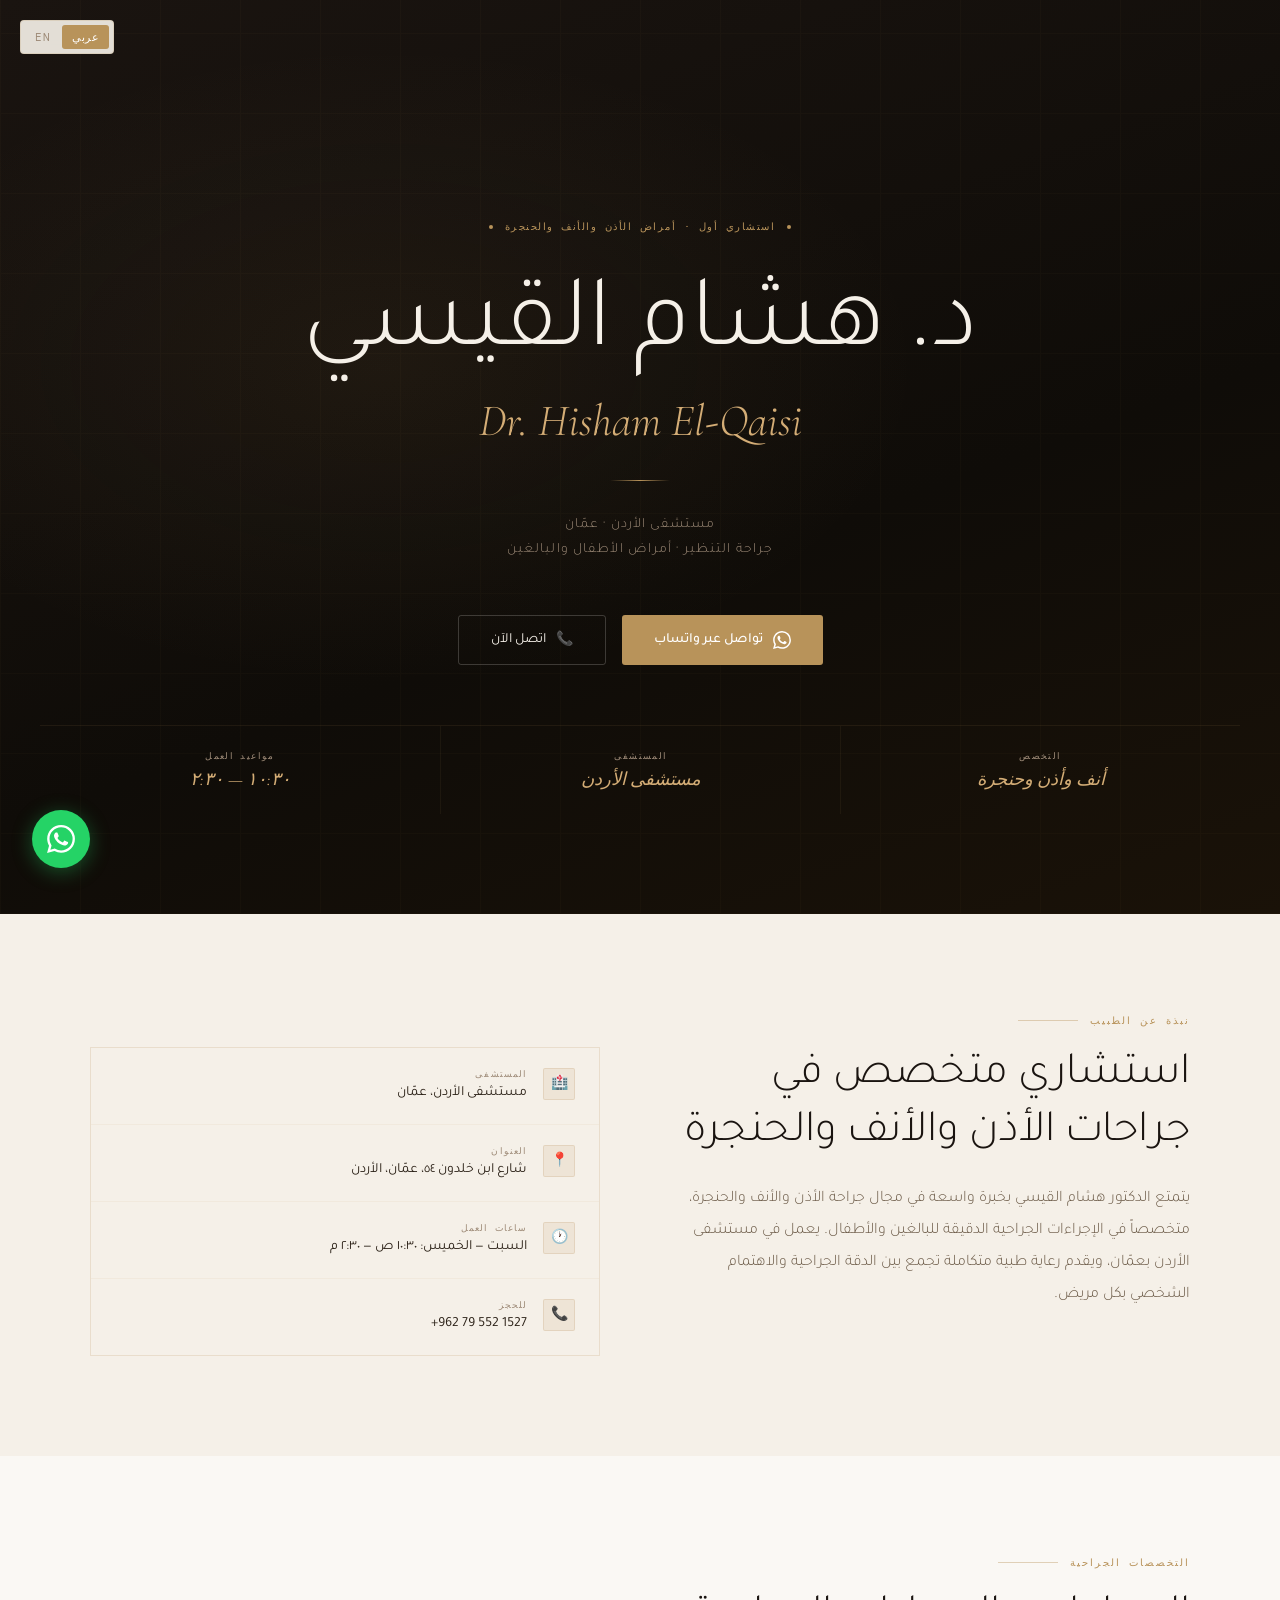
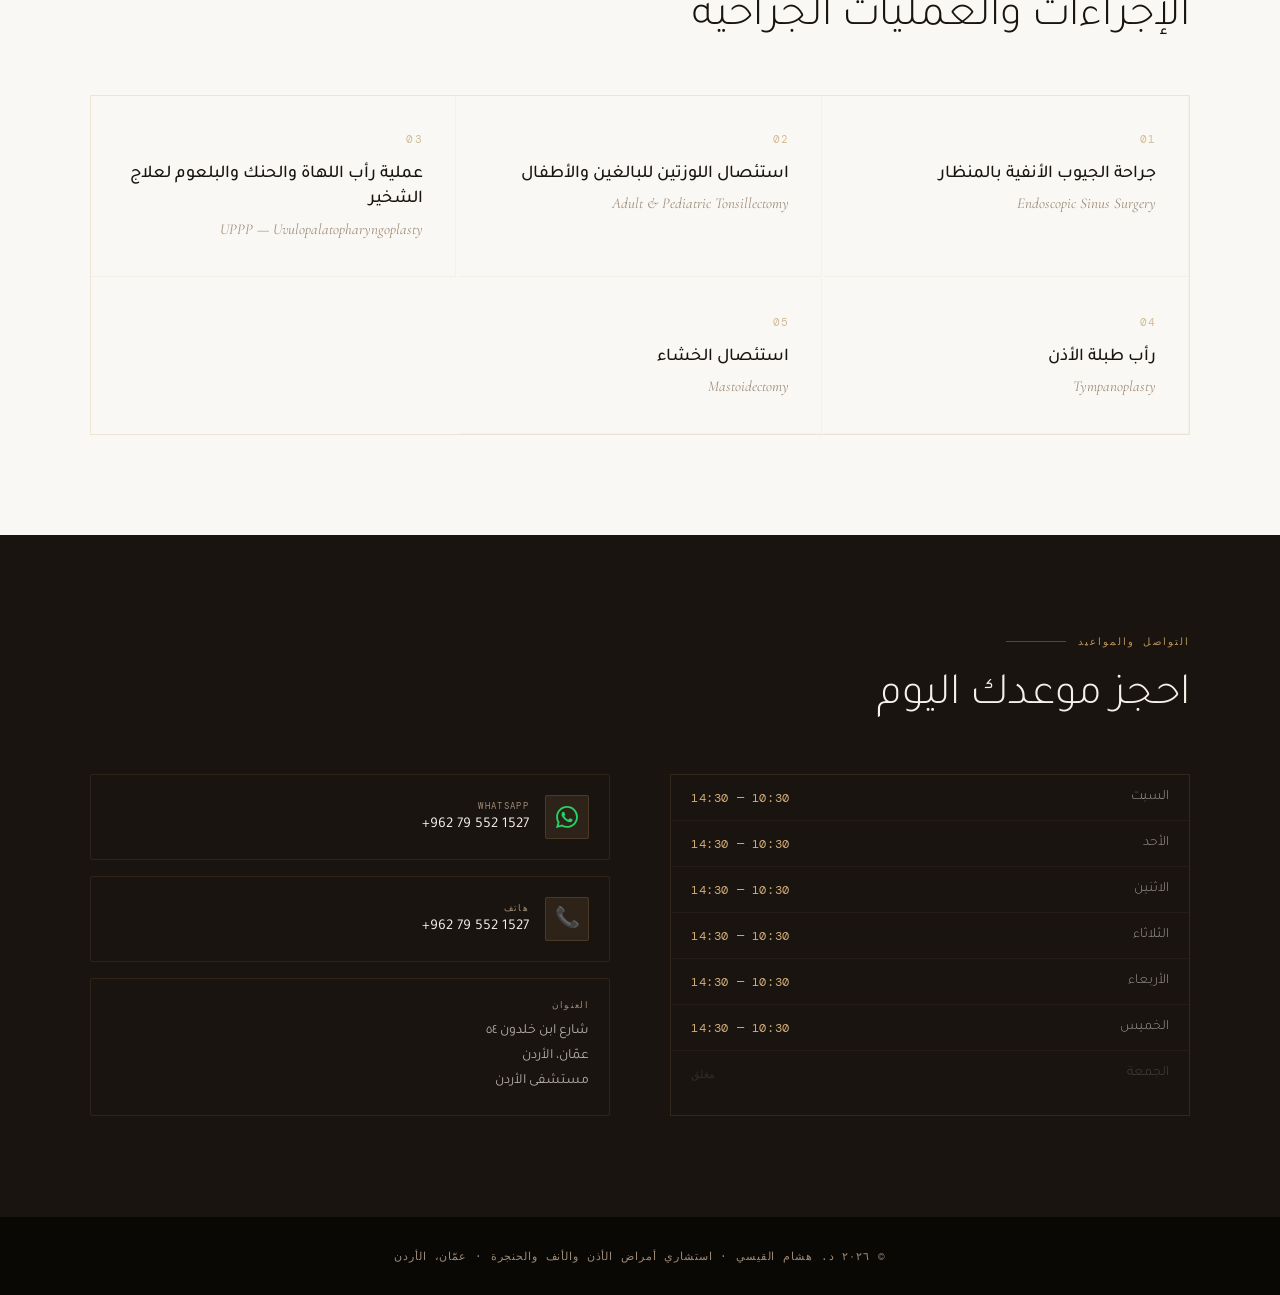
==== index.html @ 2c662195 "feat: production bilingual clinic site — Dr. Hisham El-Qaisi" ====
<!DOCTYPE html>
<html lang="ar" dir="rtl">
<head>
<meta charset="UTF-8">
<meta name="viewport" content="width=device-width, initial-scale=1.0">
<meta name="description" content="د. هشام القيسي — استشاري أول في أمراض الأذن والأنف والحنجرة، مستشفى الأردن، عمّان.">
<meta name="description" lang="en" content="Dr. Hisham El-Qaisi — Senior ENT Consultant, Jordan Hospital, Amman.">
<title>د. هشام القيسي | Dr. Hisham El-Qaisi — ENT Consultant</title>
<script type="application/ld+json">
{
  "@context": "https://schema.org",
  "@type": "Physician",
  "name": "Dr. Hisham El-Qaisi",
  "alternateName": "د. هشام القيسي",
  "description": "Senior ENT Consultant specializing in endoscopic sinus surgery, tonsillectomy, UPPP, tympanoplasty, and mastoidectomy.",
  "medicalSpecialty": "Otolaryngology",
  "telephone": "+962795521527",
  "address": {
    "@type": "PostalAddress",
    "streetAddress": "54 Ibn Khaldoun Street",
    "addressLocality": "Amman",
    "addressCountry": "JO"
  },
  "openingHoursSpecification": [{
    "@type": "OpeningHoursSpecification",
    "dayOfWeek": ["Saturday","Sunday","Monday","Tuesday","Wednesday","Thursday"],
    "opens": "10:30",
    "closes": "14:30"
  }],
  "availableService": [
    {"@type": "MedicalProcedure", "name": "Endoscopic Sinus Surgery"},
    {"@type": "MedicalProcedure", "name": "Adult and Pediatric Tonsillectomy"},
    {"@type": "MedicalProcedure", "name": "UPPP (Uvulopalatopharyngoplasty)"},
    {"@type": "MedicalProcedure", "name": "Tympanoplasty"},
    {"@type": "MedicalProcedure", "name": "Mastoidectomy"}
  ],
  "worksFor": {
    "@type": "Hospital",
    "name": "Jordan Hospital",
    "address": {"@type": "PostalAddress", "addressLocality": "Amman", "addressCountry": "JO"}
  }
}
</script>
<link rel="preconnect" href="https://fonts.googleapis.com">
<link href="https://fonts.googleapis.com/css2?family=Cormorant+Garamond:ital,wght@0,300;0,400;0,600;1,300;1,400&family=Tajawal:wght@300;400;500&family=DM+Mono:wght@300;400&display=swap" rel="stylesheet">
<style>
*,*::before,*::after{box-sizing:border-box;margin:0;padding:0}
:root{
  --ivory:#f5f0e8;--warm:#faf8f4;--deep:#1a1410;
  --gold:#b8935a;--gold-l:#d4ad76;--gold-dim:rgba(184,147,90,0.12);
  --border:rgba(184,147,90,0.2);--border-l:rgba(184,147,90,0.08);
  --text:#2c2218;--text2:#6b5a47;--text3:#9e8b78;
  --serif:'Cormorant Garamond',Georgia,serif;
  --arabic:'Tajawal',sans-serif;
  --mono:'DM Mono',monospace;
}
html{scroll-behavior:smooth}
body{background:var(--warm);color:var(--text);font-family:var(--arabic);-webkit-font-smoothing:antialiased;overflow-x:hidden}
.lang-toggle{position:fixed;top:20px;left:20px;z-index:100;display:flex;gap:2px;background:rgba(245,240,232,0.92);backdrop-filter:blur(8px);border:1px solid var(--border);border-radius:4px;padding:4px}
.lt-btn{font-family:var(--mono);font-size:11px;padding:5px 10px;border:none;background:transparent;color:var(--text3);cursor:pointer;border-radius:3px;transition:all .15s;letter-spacing:.05em}
.lt-btn.active{background:var(--gold);color:#fff}
.hero{min-height:100vh;display:grid;grid-template-rows:1fr auto;position:relative;overflow:hidden;background:var(--deep)}
.hero-bg{position:absolute;inset:0;background:radial-gradient(ellipse 60% 50% at 30% 40%,rgba(184,147,90,0.07) 0%,transparent 70%),linear-gradient(160deg,#1a1410 0%,#0f0c08 60%,#1a1208 100%)}
.hero-lines{position:absolute;inset:0;opacity:.03;background-image:repeating-linear-gradient(90deg,var(--gold) 0,var(--gold) 1px,transparent 1px,transparent 80px),repeating-linear-gradient(0deg,var(--gold) 0,var(--gold) 1px,transparent 1px,transparent 80px)}
.hero-content{display:flex;flex-direction:column;align-items:center;justify-content:center;text-align:center;padding:120px 40px 60px;position:relative;z-index:2}
.cred-bar{display:inline-flex;align-items:center;gap:12px;font-family:var(--mono);font-size:10px;letter-spacing:.15em;text-transform:uppercase;color:var(--gold);margin-bottom:40px;animation:fadeUp .8s ease .2s both}
.cb-dot{width:4px;height:4px;border-radius:50%;background:var(--gold)}
.h-name-ar{font-family:var(--arabic);font-size:clamp(3rem,8vw,6.5rem);font-weight:300;color:#f5f0e8;line-height:1.1;animation:fadeUp .9s ease .4s both;margin-bottom:8px}
.h-name-en{font-family:var(--serif);font-size:clamp(1.4rem,3.5vw,2.8rem);font-weight:300;font-style:italic;color:var(--gold-l);animation:fadeUp .9s ease .55s both;margin-bottom:32px}
.h-div{width:60px;height:1px;background:linear-gradient(90deg,transparent,var(--gold),transparent);margin:0 auto 32px;animation:fadeUp .8s ease .7s both}
.h-spec{font-size:14px;font-weight:300;color:var(--text3);letter-spacing:.08em;animation:fadeUp .8s ease .85s both;line-height:1.8;max-width:400px}
.h-cta{display:flex;gap:16px;margin-top:52px;flex-wrap:wrap;justify-content:center;animation:fadeUp .8s ease 1s both}
.btn-p{display:inline-flex;align-items:center;gap:10px;background:var(--gold);color:#fff;text-decoration:none;padding:14px 32px;border-radius:3px;font-size:14px;font-weight:500;transition:all .2s}
.btn-p:hover{transform:translateY(-2px);box-shadow:0 8px 24px rgba(184,147,90,0.35)}
.btn-s{display:inline-flex;align-items:center;gap:10px;background:transparent;color:#f5f0e8;text-decoration:none;padding:14px 32px;border-radius:3px;border:1px solid rgba(245,240,232,0.2);font-size:14px;transition:all .2s}
.btn-s:hover{border-color:var(--gold);color:var(--gold);transform:translateY(-2px)}
.h-bottom{position:relative;z-index:2;display:grid;grid-template-columns:repeat(3,1fr);border-top:1px solid rgba(184,147,90,0.1);animation:fadeUp .8s ease 1.2s both}
.hb-item{padding:24px 32px;border-left:1px solid rgba(184,147,90,0.08);text-align:center}
.hb-item:last-child{border-left:none}
.hb-lbl{font-family:var(--mono);font-size:9px;letter-spacing:.15em;text-transform:uppercase;color:var(--text3);margin-bottom:6px}
.hb-val{font-family:var(--serif);font-size:18px;color:var(--gold-l);font-style:italic}
section{padding:100px 40px}
.si{max-width:1100px;margin:0 auto}
.slbl{font-family:var(--mono);font-size:10px;letter-spacing:.2em;text-transform:uppercase;color:var(--gold);margin-bottom:20px;display:flex;align-items:center;gap:12px}
.slbl::after{content:'';flex:1;max-width:60px;height:1px;background:var(--gold);opacity:.4}
.stit{font-family:var(--serif);font-size:clamp(2rem,4vw,3.2rem);font-weight:300;color:var(--deep);line-height:1.2;margin-bottom:20px}
.stit-ar{font-family:var(--arabic);font-size:clamp(1.8rem,4vw,2.8rem);font-weight:300;color:var(--deep);line-height:1.3;margin-bottom:20px}
.about{background:var(--ivory)}
.ag{display:grid;grid-template-columns:1fr 1fr;gap:80px;align-items:start}
.a-txt{font-size:16px;line-height:2;color:var(--text2);font-weight:300}
.a-creds{display:flex;flex-direction:column;border:1px solid var(--border)}
.ci{padding:20px 24px;border-bottom:1px solid var(--border-l);display:flex;align-items:flex-start;gap:16px}
.ci:last-child{border-bottom:none}
.ci-ico{width:32px;height:32px;background:var(--gold-dim);border:1px solid var(--border);border-radius:2px;display:flex;align-items:center;justify-content:center;flex-shrink:0;font-size:14px}
.ci-lbl{font-family:var(--mono);font-size:9px;letter-spacing:.12em;text-transform:uppercase;color:var(--text3);margin-bottom:3px}
.ci-val{font-size:14px;color:var(--text);line-height:1.5}
.services{background:var(--warm)}
.sg{display:grid;grid-template-columns:repeat(auto-fit,minmax(300px,1fr));gap:2px;margin-top:48px;border:1px solid var(--border)}
.sc{padding:36px 32px;background:var(--warm);border-right:1px solid var(--border-l);border-bottom:1px solid var(--border-l);transition:all .25s;position:relative;overflow:hidden}
.sc::before{content:'';position:absolute;bottom:0;left:0;right:0;height:2px;background:var(--gold);transform:scaleX(0);transition:transform .3s}
.sc:hover{background:var(--ivory)}
.sc:hover::before{transform:scaleX(1)}
.sc-n{font-family:var(--mono);font-size:11px;color:var(--gold);letter-spacing:.1em;margin-bottom:16px;opacity:.6}
.sc-ar{font-family:var(--arabic);font-size:18px;font-weight:500;color:var(--deep);margin-bottom:6px;line-height:1.4}
.sc-en{font-family:var(--serif);font-size:15px;font-style:italic;color:var(--text3);line-height:1.4}
.contact{background:var(--deep);color:#f5f0e8}
.contact .slbl{color:var(--gold)}
.contact .stit{color:#f5f0e8}
.contact .stit-ar{color:#f5f0e8}
.cg{display:grid;grid-template-columns:1fr 1fr;gap:60px;margin-top:48px}
.ht{border:1px solid rgba(184,147,90,0.15)}
.htr{display:flex;justify-content:space-between;align-items:center;padding:14px 20px;border-bottom:1px solid rgba(184,147,90,0.07);font-size:14px}
.htr:last-child{border-bottom:none}
.htr.closed{opacity:.35}
.ht-day{color:rgba(245,240,232,0.6);font-weight:300}
.ht-time{color:var(--gold-l);font-family:var(--mono);font-size:12px;letter-spacing:.05em}
.ht-cl{color:rgba(245,240,232,0.3);font-family:var(--mono);font-size:11px}
.cinfo{display:flex;flex-direction:column;gap:16px}
.citem{display:flex;align-items:center;gap:16px;padding:20px;border:1px solid rgba(184,147,90,0.12);text-decoration:none;color:#f5f0e8;transition:all .2s;border-radius:2px}
.citem:hover{border-color:var(--gold);background:rgba(184,147,90,0.06);transform:translateX(-4px)}
.cico{width:44px;height:44px;background:var(--gold-dim);border:1px solid rgba(184,147,90,0.2);border-radius:2px;display:flex;align-items:center;justify-content:center;font-size:20px;flex-shrink:0}
.c-lbl{font-family:var(--mono);font-size:9px;letter-spacing:.15em;text-transform:uppercase;color:var(--text3);margin-bottom:4px}
.c-val{font-size:15px;color:#f5f0e8;direction:ltr}
.adb{padding:20px;border:1px solid rgba(184,147,90,0.12);border-radius:2px}
.adb-lbl{font-family:var(--mono);font-size:9px;letter-spacing:.15em;text-transform:uppercase;color:var(--text3);margin-bottom:8px}
.adb-txt{font-size:14px;color:rgba(245,240,232,0.7);line-height:1.8}
.wa-float{position:fixed;bottom:32px;left:32px;z-index:99;width:58px;height:58px;background:#25d366;border-radius:50%;display:flex;align-items:center;justify-content:center;box-shadow:0 4px 20px rgba(37,211,102,0.35);text-decoration:none;transition:all .25s;animation:waPulse 2.5s ease-in-out infinite}
.wa-float:hover{transform:scale(1.1);animation:none;box-shadow:0 8px 30px rgba(37,211,102,0.5)}
.wa-float svg{width:28px;height:28px;fill:#fff}
@keyframes waPulse{0%,100%{box-shadow:0 4px 20px rgba(37,211,102,0.35),0 0 0 0 rgba(37,211,102,0.4)}50%{box-shadow:0 4px 20px rgba(37,211,102,0.35),0 0 0 12px rgba(37,211,102,0)}}
footer{background:#0a0805;padding:32px 40px;text-align:center;border-top:1px solid rgba(184,147,90,0.08)}
.ft{font-family:var(--mono);font-size:11px;color:var(--text3);letter-spacing:.08em}
@keyframes fadeUp{from{opacity:0;transform:translateY(20px)}to{opacity:1;transform:translateY(0)}}
.ar-c{display:block}.en-c{display:none}
body.en .ar-c{display:none}body.en .en-c{display:block}
body.en{font-family:var(--serif);direction:ltr}
body.en .wa-float{left:auto;right:32px}
body.en .lang-toggle{left:auto;right:20px}
body.en .citem:hover{transform:translateX(4px)}
body.en .hb-item{border-left:none;border-right:1px solid rgba(184,147,90,0.08)}
body.en .hb-item:last-child{border-right:none}
@media(max-width:768px){
  section{padding:70px 20px}
  .ag{grid-template-columns:1fr;gap:40px}
  .cg{grid-template-columns:1fr;gap:40px}
  .h-bottom{grid-template-columns:1fr}
  .hb-item{border-left:none;border-top:1px solid rgba(184,147,90,0.08)}
  .hero-content{padding:100px 24px 40px}
  .wa-float{bottom:20px;left:20px;width:52px;height:52px}
  body.en .wa-float{left:auto;right:20px}
  .lang-toggle{top:12px;left:12px}
  body.en .lang-toggle{left:auto;right:12px}
}
</style>
</head>
<body>

<div class="lang-toggle">
  <button class="lt-btn active" onclick="setLang('ar')" id="btn-ar">عربي</button>
  <button class="lt-btn" onclick="setLang('en')" id="btn-en">EN</button>
</div>

<a href="https://wa.me/962795521527" class="wa-float" target="_blank" rel="noopener" aria-label="WhatsApp">
  <svg viewBox="0 0 24 24"><path d="M17.472 14.382c-.297-.149-1.758-.867-2.03-.967-.273-.099-.471-.148-.67.15-.197.297-.767.966-.94 1.164-.173.199-.347.223-.644.075-.297-.15-1.255-.463-2.39-1.475-.883-.788-1.48-1.761-1.653-2.059-.173-.297-.018-.458.13-.606.134-.133.298-.347.446-.52.149-.174.198-.298.298-.497.099-.198.05-.371-.025-.52-.075-.149-.669-1.612-.916-2.207-.242-.579-.487-.5-.669-.51-.173-.008-.371-.01-.57-.01-.198 0-.52.074-.792.372-.272.297-1.04 1.016-1.04 2.479 0 1.462 1.065 2.875 1.213 3.074.149.198 2.096 3.2 5.077 4.487.709.306 1.262.489 1.694.625.712.227 1.36.195 1.871.118.571-.085 1.758-.719 2.006-1.413.248-.694.248-1.289.173-1.413-.074-.124-.272-.198-.57-.347m-5.421 7.403h-.004a9.87 9.87 0 01-5.031-1.378l-.361-.214-3.741.982.998-3.648-.235-.374a9.86 9.86 0 01-1.51-5.26c.001-5.45 4.436-9.884 9.888-9.884 2.64 0 5.122 1.03 6.988 2.898a9.825 9.825 0 012.893 6.994c-.003 5.45-4.437 9.884-9.885 9.884m8.413-18.297A11.815 11.815 0 0012.05 0C5.495 0 .16 5.335.157 11.892c0 2.096.547 4.142 1.588 5.945L.057 24l6.305-1.654a11.882 11.882 0 005.683 1.448h.005c6.554 0 11.89-5.335 11.893-11.893a11.821 11.821 0 00-3.48-8.413z"/></svg>
</a>

<section class="hero">
  <div class="hero-bg"></div>
  <div class="hero-lines"></div>
  <div class="hero-content">
    <div class="cred-bar">
      <span class="cb-dot"></span>
      <span class="ar-c">استشاري أول · أمراض الأذن والأنف والحنجرة</span>
      <span class="en-c">Senior Consultant · Otolaryngology</span>
      <span class="cb-dot"></span>
    </div>
    <h1 class="h-name-ar ar-c">د. هشام القيسي</h1>
    <h1 class="h-name-ar en-c" style="font-family:var(--serif);font-style:italic;font-size:clamp(2.5rem,7vw,5.5rem)">Dr. Hisham El-Qaisi</h1>
    <div class="h-name-en ar-c">Dr. Hisham El-Qaisi</div>
    <div class="h-name-en en-c" style="font-family:var(--arabic);font-style:normal;font-size:clamp(1rem,2.5vw,1.6rem);color:var(--text3)">د. هشام القيسي</div>
    <div class="h-div"></div>
    <p class="h-spec">
      <span class="ar-c">مستشفى الأردن · عمّان<br>جراحة التنظير · أمراض الأطفال والبالغين</span>
      <span class="en-c">Jordan Hospital · Amman<br>Advanced Endoscopic Surgery · Adult &amp; Pediatric ENT</span>
    </p>
    <div class="h-cta">
      <a href="https://wa.me/962795521527" class="btn-p" target="_blank" rel="noopener">
        <svg width="18" height="18" viewBox="0 0 24 24" fill="currentColor"><path d="M17.472 14.382c-.297-.149-1.758-.867-2.03-.967-.273-.099-.471-.148-.67.15-.197.297-.767.966-.94 1.164-.173.199-.347.223-.644.075-.297-.15-1.255-.463-2.39-1.475-.883-.788-1.48-1.761-1.653-2.059-.173-.297-.018-.458.13-.606.134-.133.298-.347.446-.52.149-.174.198-.298.298-.497.099-.198.05-.371-.025-.52-.075-.149-.669-1.612-.916-2.207-.242-.579-.487-.5-.669-.51-.173-.008-.371-.01-.57-.01-.198 0-.52.074-.792.372-.272.297-1.04 1.016-1.04 2.479 0 1.462 1.065 2.875 1.213 3.074.149.198 2.096 3.2 5.077 4.487.709.306 1.262.489 1.694.625.712.227 1.36.195 1.871.118.571-.085 1.758-.719 2.006-1.413.248-.694.248-1.289.173-1.413-.074-.124-.272-.198-.57-.347m-5.421 7.403h-.004a9.87 9.87 0 01-5.031-1.378l-.361-.214-3.741.982.998-3.648-.235-.374a9.86 9.86 0 01-1.51-5.26c.001-5.45 4.436-9.884 9.888-9.884 2.64 0 5.122 1.03 6.988 2.898a9.825 9.825 0 012.893 6.994c-.003 5.45-4.437 9.884-9.885 9.884m8.413-18.297A11.815 11.815 0 0012.05 0C5.495 0 .16 5.335.157 11.892c0 2.096.547 4.142 1.588 5.945L.057 24l6.305-1.654a11.882 11.882 0 005.683 1.448h.005c6.554 0 11.89-5.335 11.893-11.893a11.821 11.821 0 00-3.48-8.413z"/></svg>
        <span class="ar-c">تواصل عبر واتساب</span>
        <span class="en-c">WhatsApp Appointment</span>
      </a>
      <a href="tel:+962795521527" class="btn-s">
        <span>📞</span>
        <span class="ar-c">اتصل الآن</span>
        <span class="en-c">Call Now</span>
      </a>
    </div>
  </div>
  <div class="h-bottom">
    <div class="hb-item">
      <div class="hb-lbl"><span class="ar-c">التخصص</span><span class="en-c">Specialty</span></div>
      <div class="hb-val"><span class="ar-c">أنف وأذن وحنجرة</span><span class="en-c">ENT Surgery</span></div>
    </div>
    <div class="hb-item">
      <div class="hb-lbl"><span class="ar-c">المستشفى</span><span class="en-c">Hospital</span></div>
      <div class="hb-val"><span class="ar-c">مستشفى الأردن</span><span class="en-c">Jordan Hospital</span></div>
    </div>
    <div class="hb-item">
      <div class="hb-lbl"><span class="ar-c">مواعيد العمل</span><span class="en-c">Hours</span></div>
      <div class="hb-val"><span class="ar-c">١٠:٣٠ — ٢:٣٠</span><span class="en-c">10:30 — 14:30</span></div>
    </div>
  </div>
</section>

<section class="about" id="about">
  <div class="si">
    <div class="slbl"><span class="ar-c">نبذة عن الطبيب</span><span class="en-c">About</span></div>
    <div class="ag">
      <div>
        <h2 class="stit-ar ar-c">استشاري متخصص في<br>جراحات الأذن والأنف والحنجرة</h2>
        <h2 class="stit en-c">Senior Specialist in<br>Ear, Nose &amp; Throat Surgery</h2>
        <p class="a-txt">
          <span class="ar-c">يتمتع الدكتور هشام القيسي بخبرة واسعة في مجال جراحة الأذن والأنف والحنجرة، متخصصاً في الإجراءات الجراحية الدقيقة للبالغين والأطفال. يعمل في مستشفى الأردن بعمّان، ويقدم رعاية طبية متكاملة تجمع بين الدقة الجراحية والاهتمام الشخصي بكل مريض.</span>
          <span class="en-c">Dr. Hisham El-Qaisi is a senior ENT consultant at Jordan Hospital, Amman, with extensive experience in advanced surgical procedures for both adult and pediatric patients. His practice combines surgical precision with comprehensive patient-centered care across the full spectrum of otolaryngology.</span>
        </p>
      </div>
      <div class="a-creds">
        <div class="ci">
          <div class="ci-ico">🏥</div>
          <div>
            <div class="ci-lbl"><span class="ar-c">المستشفى</span><span class="en-c">Hospital</span></div>
            <div class="ci-val"><span class="ar-c">مستشفى الأردن، عمّان</span><span class="en-c">Jordan Hospital, Amman</span></div>
          </div>
        </div>
        <div class="ci">
          <div class="ci-ico">📍</div>
          <div>
            <div class="ci-lbl"><span class="ar-c">العنوان</span><span class="en-c">Address</span></div>
            <div class="ci-val"><span class="ar-c">شارع ابن خلدون ٥٤، عمّان، الأردن</span><span class="en-c">54 Ibn Khaldoun Street, Amman, Jordan</span></div>
          </div>
        </div>
        <div class="ci">
          <div class="ci-ico">🕐</div>
          <div>
            <div class="ci-lbl"><span class="ar-c">ساعات العمل</span><span class="en-c">Working Hours</span></div>
            <div class="ci-val"><span class="ar-c">السبت — الخميس: ١٠:٣٠ ص — ٢:٣٠ م</span><span class="en-c">Sat — Thu: 10:30 AM — 2:30 PM</span></div>
          </div>
        </div>
        <div class="ci">
          <div class="ci-ico">📞</div>
          <div>
            <div class="ci-lbl"><span class="ar-c">للحجز</span><span class="en-c">Appointments</span></div>
            <div class="ci-val" style="direction:ltr">+962 79 552 1527</div>
          </div>
        </div>
      </div>
    </div>
  </div>
</section>

<section class="services" id="services">
  <div class="si">
    <div class="slbl"><span class="ar-c">التخصصات الجراحية</span><span class="en-c">Surgical Specialties</span></div>
    <h2 class="stit-ar ar-c">الإجراءات والعمليات الجراحية</h2>
    <h2 class="stit en-c">Procedures &amp; Surgical Services</h2>
    <div class="sg">
      <div class="sc">
        <div class="sc-n">01</div>
        <div class="sc-ar ar-c">جراحة الجيوب الأنفية بالمنظار</div>
        <div class="sc-en ar-c">Endoscopic Sinus Surgery</div>
        <div class="sc-en en-c">Endoscopic Sinus Surgery</div>
        <div class="sc-ar en-c" style="margin-top:6px;font-size:13px;color:var(--text3)">جراحة الجيوب الأنفية بالمنظار</div>
      </div>
      <div class="sc">
        <div class="sc-n">02</div>
        <div class="sc-ar ar-c">استئصال اللوزتين للبالغين والأطفال</div>
        <div class="sc-en ar-c">Adult &amp; Pediatric Tonsillectomy</div>
        <div class="sc-en en-c">Adult &amp; Pediatric Tonsillectomy</div>
        <div class="sc-ar en-c" style="margin-top:6px;font-size:13px;color:var(--text3)">استئصال اللوزتين للبالغين والأطفال</div>
      </div>
      <div class="sc">
        <div class="sc-n">03</div>
        <div class="sc-ar ar-c">عملية رأب اللهاة والحنك والبلعوم لعلاج الشخير</div>
        <div class="sc-en ar-c">UPPP — Uvulopalatopharyngoplasty</div>
        <div class="sc-en en-c">UPPP — Uvulopalatopharyngoplasty</div>
        <div class="sc-ar en-c" style="margin-top:6px;font-size:13px;color:var(--text3)">رأب اللهاة والحنك والبلعوم</div>
      </div>
      <div class="sc">
        <div class="sc-n">04</div>
        <div class="sc-ar ar-c">رأب طبلة الأذن</div>
        <div class="sc-en ar-c">Tympanoplasty</div>
        <div class="sc-en en-c">Tympanoplasty</div>
        <div class="sc-ar en-c" style="margin-top:6px;font-size:13px;color:var(--text3)">رأب طبلة الأذن</div>
      </div>
      <div class="sc">
        <div class="sc-n">05</div>
        <div class="sc-ar ar-c">استئصال الخشاء</div>
        <div class="sc-en ar-c">Mastoidectomy</div>
        <div class="sc-en en-c">Mastoidectomy</div>
        <div class="sc-ar en-c" style="margin-top:6px;font-size:13px;color:var(--text3)">استئصال الخشاء</div>
      </div>
    </div>
  </div>
</section>

<section class="contact" id="contact">
  <div class="si">
    <div class="slbl"><span class="ar-c">التواصل والمواعيد</span><span class="en-c">Contact &amp; Hours</span></div>
    <h2 class="stit-ar ar-c">احجز موعدك اليوم</h2>
    <h2 class="stit en-c">Book Your Appointment</h2>
    <div class="cg">
      <div class="ht">
        <div class="htr"><span class="ht-day"><span class="ar-c">السبت</span><span class="en-c">Saturday</span></span><span class="ht-time">10:30 — 14:30</span></div>
        <div class="htr"><span class="ht-day"><span class="ar-c">الأحد</span><span class="en-c">Sunday</span></span><span class="ht-time">10:30 — 14:30</span></div>
        <div class="htr"><span class="ht-day"><span class="ar-c">الاثنين</span><span class="en-c">Monday</span></span><span class="ht-time">10:30 — 14:30</span></div>
        <div class="htr"><span class="ht-day"><span class="ar-c">الثلاثاء</span><span class="en-c">Tuesday</span></span><span class="ht-time">10:30 — 14:30</span></div>
        <div class="htr"><span class="ht-day"><span class="ar-c">الأربعاء</span><span class="en-c">Wednesday</span></span><span class="ht-time">10:30 — 14:30</span></div>
        <div class="htr"><span class="ht-day"><span class="ar-c">الخميس</span><span class="en-c">Thursday</span></span><span class="ht-time">10:30 — 14:30</span></div>
        <div class="htr closed"><span class="ht-day"><span class="ar-c">الجمعة</span><span class="en-c">Friday</span></span><span class="ht-cl"><span class="ar-c">مغلق</span><span class="en-c">Closed</span></span></div>
      </div>
      <div class="cinfo">
        <a href="https://wa.me/962795521527" class="citem" target="_blank" rel="noopener">
          <div class="cico"><svg width="22" height="22" viewBox="0 0 24 24" fill="#25d366"><path d="M17.472 14.382c-.297-.149-1.758-.867-2.03-.967-.273-.099-.471-.148-.67.15-.197.297-.767.966-.94 1.164-.173.199-.347.223-.644.075-.297-.15-1.255-.463-2.39-1.475-.883-.788-1.48-1.761-1.653-2.059-.173-.297-.018-.458.13-.606.134-.133.298-.347.446-.52.149-.174.198-.298.298-.497.099-.198.05-.371-.025-.52-.075-.149-.669-1.612-.916-2.207-.242-.579-.487-.5-.669-.51-.173-.008-.371-.01-.57-.01-.198 0-.52.074-.792.372-.272.297-1.04 1.016-1.04 2.479 0 1.462 1.065 2.875 1.213 3.074.149.198 2.096 3.2 5.077 4.487.709.306 1.262.489 1.694.625.712.227 1.36.195 1.871.118.571-.085 1.758-.719 2.006-1.413.248-.694.248-1.289.173-1.413-.074-.124-.272-.198-.57-.347m-5.421 7.403h-.004a9.87 9.87 0 01-5.031-1.378l-.361-.214-3.741.982.998-3.648-.235-.374a9.86 9.86 0 01-1.51-5.26c.001-5.45 4.436-9.884 9.888-9.884 2.64 0 5.122 1.03 6.988 2.898a9.825 9.825 0 012.893 6.994c-.003 5.45-4.437 9.884-9.885 9.884m8.413-18.297A11.815 11.815 0 0012.05 0C5.495 0 .16 5.335.157 11.892c0 2.096.547 4.142 1.588 5.945L.057 24l6.305-1.654a11.882 11.882 0 005.683 1.448h.005c6.554 0 11.89-5.335 11.893-11.893a11.821 11.821 0 00-3.48-8.413z"/></svg></div>
          <div><div class="c-lbl">WhatsApp</div><div class="c-val">+962 79 552 1527</div></div>
        </a>
        <a href="tel:+962795521527" class="citem">
          <div class="cico">📞</div>
          <div>
            <div class="c-lbl"><span class="ar-c">هاتف</span><span class="en-c">Phone</span></div>
            <div class="c-val">+962 79 552 1527</div>
          </div>
        </a>
        <div class="adb">
          <div class="adb-lbl"><span class="ar-c">العنوان</span><span class="en-c">Address</span></div>
          <div class="adb-txt">
            <span class="ar-c">شارع ابن خلدون ٥٤<br>عمّان، الأردن<br>مستشفى الأردن</span>
            <span class="en-c">54 Ibn Khaldoun Street<br>Amman, Jordan<br>Jordan Hospital</span>
          </div>
        </div>
      </div>
    </div>
  </div>
</section>

<footer>
  <p class="ft">
    <span class="ar-c">© ٢٠٢٦ د. هشام القيسي · استشاري أمراض الأذن والأنف والحنجرة · عمّان، الأردن</span>
    <span class="en-c">© 2026 Dr. Hisham El-Qaisi · ENT Consultant · Amman, Jordan</span>
  </p>
</footer>

<script>
function setLang(lang){
  document.body.classList.toggle('en',lang==='en');
  document.documentElement.setAttribute('lang',lang);
  document.documentElement.setAttribute('dir',lang==='ar'?'rtl':'ltr');
  document.getElementById('btn-ar').classList.toggle('active',lang==='ar');
  document.getElementById('btn-en').classList.toggle('active',lang==='en');
  localStorage.setItem('lang',lang);
}
const saved=localStorage.getItem('lang');
if(saved)setLang(saved);
</script>
</body>
</html>
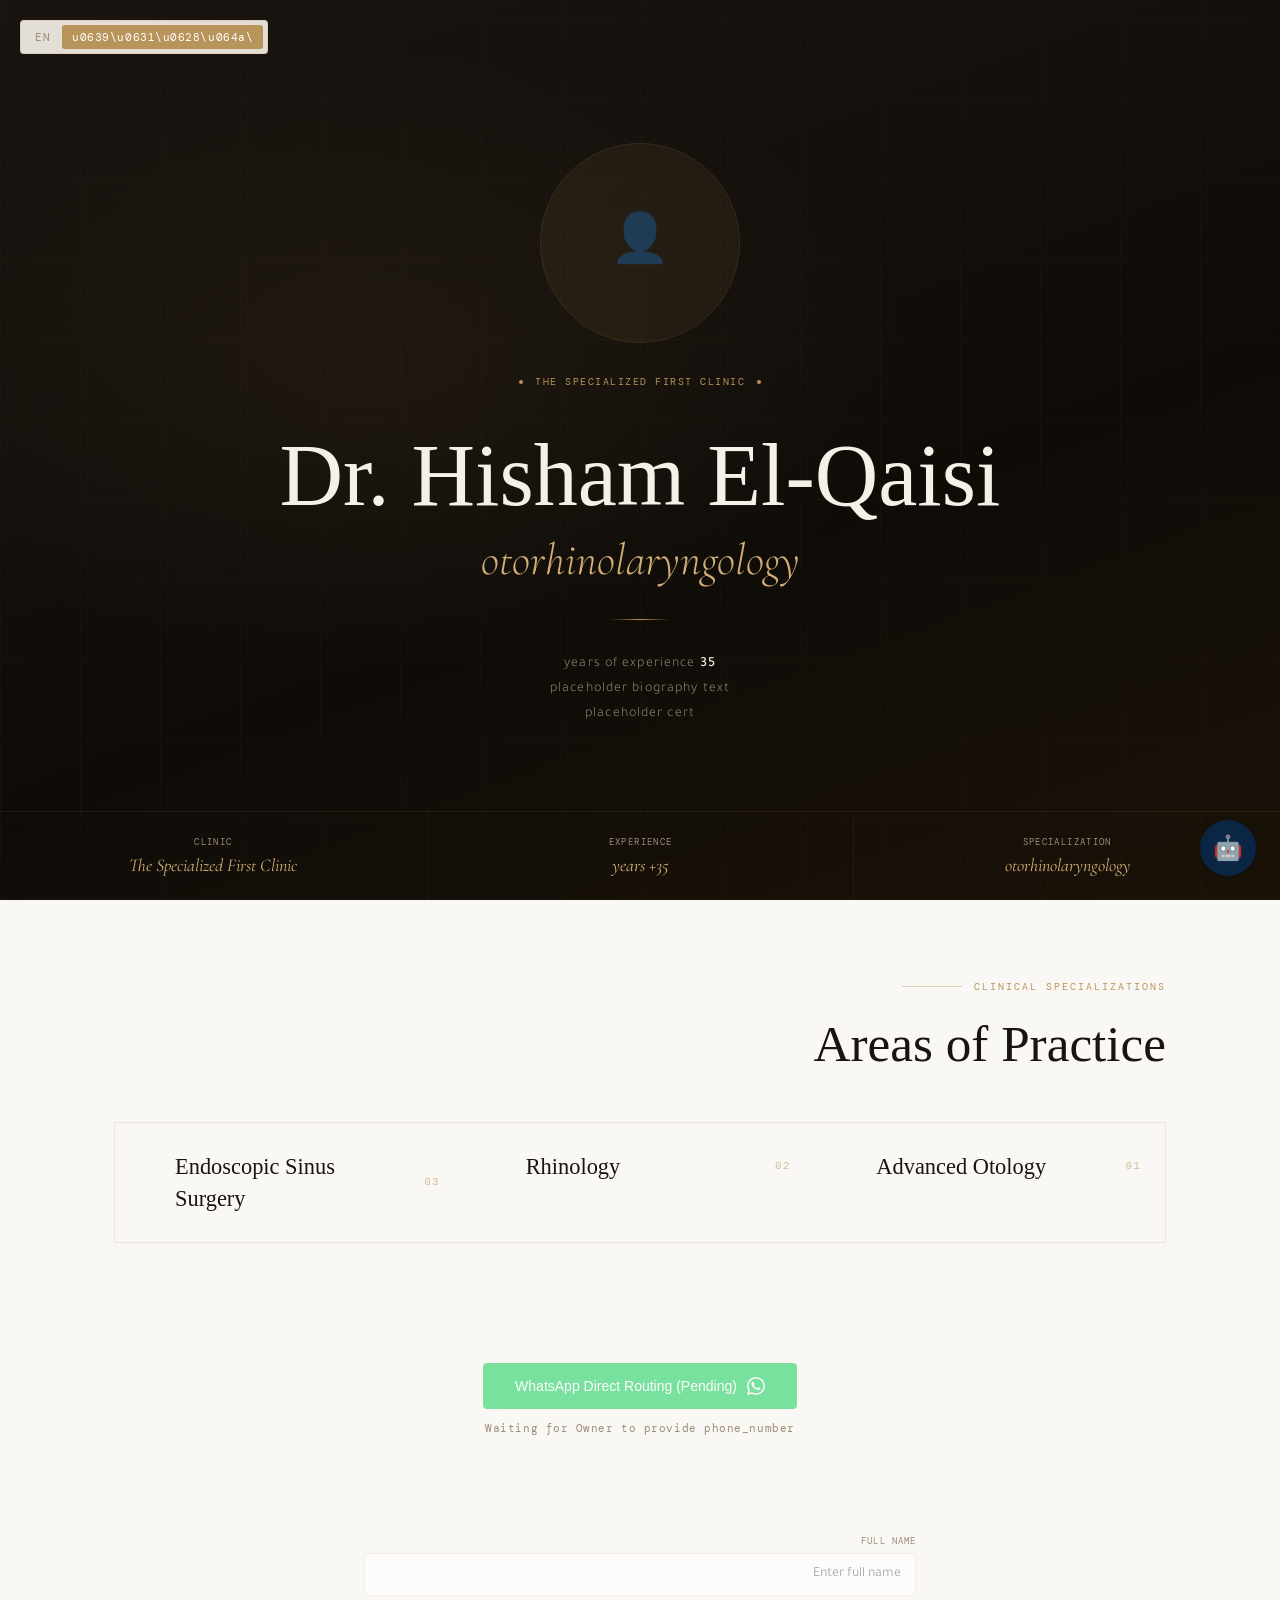
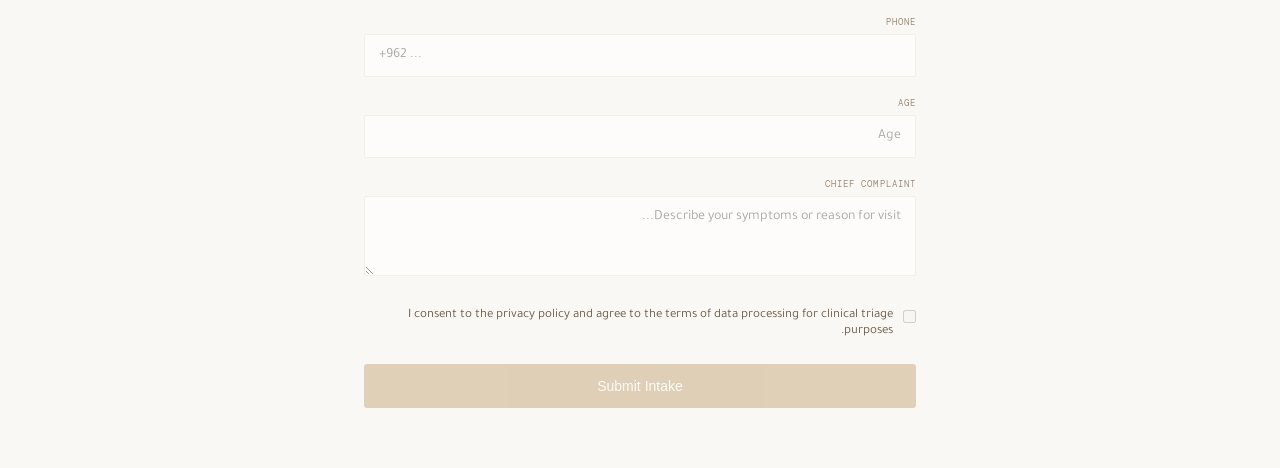
==== commit 35cf9de8: "SPRINT-001-ENGINEER: Hero + accordion modules, stubs for remaining 3, staging branch" ====
--- a/index.html
+++ b/index.html
@@ -3,15 +3,15 @@
 <head>
 <meta charset="UTF-8">
 <meta name="viewport" content="width=device-width, initial-scale=1.0">
-<meta name="description" content="د. هشام القيسي — استشاري أول في أمراض الأذن والأنف والحنجرة، مستشفى الأردن، عمّان.">
-<meta name="description" lang="en" content="Dr. Hisham El-Qaisi — Senior ENT Consultant, Jordan Hospital, Amman.">
-<title>د. هشام القيسي | Dr. Hisham El-Qaisi — ENT Consultant</title>
+<meta name="description" content="\u062f. \u0647\u0634\u0627\u0645 \u0627\u0644\u0642\u064a\u0633\u064a \u2014 \u0627\u0633\u062a\u0634\u0627\u0631\u064a \u0623\u0648\u0644 \u0641\u064a \u0623\u0645\u0631\u0627\u0636 \u0627\u0644\u0623\u0630\u0646 \u0648\u0627\u0644\u0623\u0646\u0641 \u0648\u0627\u0644\u062d\u0646\u062c\u0631\u0629\u060c \u0645\u0633\u062a\u0634\u0641\u0649 \u0627\u0644\u0623\u0631\u062f\u0646\u060c \u0639\u0645\u0651\u0627\u0646.">
+<meta name="description" lang="en" content="Dr. Hisham El-Qaisi \u2014 Senior ENT Consultant, Jordan Hospital, Amman.">
+<title>\u062f. \u0647\u0634\u0627\u0645 \u0627\u0644\u0642\u064a\u0633\u064a | Dr. Hisham El-Qaisi \u2014 ENT Consultant</title>
 <script type="application/ld+json">
 {
   "@context": "https://schema.org",
   "@type": "Physician",
   "name": "Dr. Hisham El-Qaisi",
-  "alternateName": "د. هشام القيسي",
+  "alternateName": "\u062f. \u0647\u0634\u0627\u0645 \u0627\u0644\u0642\u064a\u0633\u064a",
   "description": "Senior ENT Consultant specializing in endoscopic sinus surgery, tonsillectomy, UPPP, tympanoplasty, and mastoidectomy.",
   "medicalSpecialty": "Otolaryngology",
   "telephone": "+962795521527",
@@ -59,295 +59,84 @@
 .lang-toggle{position:fixed;top:20px;left:20px;z-index:100;display:flex;gap:2px;background:rgba(245,240,232,0.92);backdrop-filter:blur(8px);border:1px solid var(--border);border-radius:4px;padding:4px}
 .lt-btn{font-family:var(--mono);font-size:11px;padding:5px 10px;border:none;background:transparent;color:var(--text3);cursor:pointer;border-radius:3px;transition:all .15s;letter-spacing:.05em}
 .lt-btn.active{background:var(--gold);color:#fff}
-.hero{min-height:100vh;display:grid;grid-template-rows:1fr auto;position:relative;overflow:hidden;background:var(--deep)}
-.hero-bg{position:absolute;inset:0;background:radial-gradient(ellipse 60% 50% at 30% 40%,rgba(184,147,90,0.07) 0%,transparent 70%),linear-gradient(160deg,#1a1410 0%,#0f0c08 60%,#1a1208 100%)}
-.hero-lines{position:absolute;inset:0;opacity:.03;background-image:repeating-linear-gradient(90deg,var(--gold) 0,var(--gold) 1px,transparent 1px,transparent 80px),repeating-linear-gradient(0deg,var(--gold) 0,var(--gold) 1px,transparent 1px,transparent 80px)}
-.hero-content{display:flex;flex-direction:column;align-items:center;justify-content:center;text-align:center;padding:120px 40px 60px;position:relative;z-index:2}
-.cred-bar{display:inline-flex;align-items:center;gap:12px;font-family:var(--mono);font-size:10px;letter-spacing:.15em;text-transform:uppercase;color:var(--gold);margin-bottom:40px;animation:fadeUp .8s ease .2s both}
-.cb-dot{width:4px;height:4px;border-radius:50%;background:var(--gold)}
-.h-name-ar{font-family:var(--arabic);font-size:clamp(3rem,8vw,6.5rem);font-weight:300;color:#f5f0e8;line-height:1.1;animation:fadeUp .9s ease .4s both;margin-bottom:8px}
-.h-name-en{font-family:var(--serif);font-size:clamp(1.4rem,3.5vw,2.8rem);font-weight:300;font-style:italic;color:var(--gold-l);animation:fadeUp .9s ease .55s both;margin-bottom:32px}
-.h-div{width:60px;height:1px;background:linear-gradient(90deg,transparent,var(--gold),transparent);margin:0 auto 32px;animation:fadeUp .8s ease .7s both}
-.h-spec{font-size:14px;font-weight:300;color:var(--text3);letter-spacing:.08em;animation:fadeUp .8s ease .85s both;line-height:1.8;max-width:400px}
-.h-cta{display:flex;gap:16px;margin-top:52px;flex-wrap:wrap;justify-content:center;animation:fadeUp .8s ease 1s both}
-.btn-p{display:inline-flex;align-items:center;gap:10px;background:var(--gold);color:#fff;text-decoration:none;padding:14px 32px;border-radius:3px;font-size:14px;font-weight:500;transition:all .2s}
-.btn-p:hover{transform:translateY(-2px);box-shadow:0 8px 24px rgba(184,147,90,0.35)}
-.btn-s{display:inline-flex;align-items:center;gap:10px;background:transparent;color:#f5f0e8;text-decoration:none;padding:14px 32px;border-radius:3px;border:1px solid rgba(245,240,232,0.2);font-size:14px;transition:all .2s}
-.btn-s:hover{border-color:var(--gold);color:var(--gold);transform:translateY(-2px)}
-.h-bottom{position:relative;z-index:2;display:grid;grid-template-columns:repeat(3,1fr);border-top:1px solid rgba(184,147,90,0.1);animation:fadeUp .8s ease 1.2s both}
-.hb-item{padding:24px 32px;border-left:1px solid rgba(184,147,90,0.08);text-align:center}
-.hb-item:last-child{border-left:none}
-.hb-lbl{font-family:var(--mono);font-size:9px;letter-spacing:.15em;text-transform:uppercase;color:var(--text3);margin-bottom:6px}
-.hb-val{font-family:var(--serif);font-size:18px;color:var(--gold-l);font-style:italic}
-section{padding:100px 40px}
-.si{max-width:1100px;margin:0 auto}
-.slbl{font-family:var(--mono);font-size:10px;letter-spacing:.2em;text-transform:uppercase;color:var(--gold);margin-bottom:20px;display:flex;align-items:center;gap:12px}
-.slbl::after{content:'';flex:1;max-width:60px;height:1px;background:var(--gold);opacity:.4}
-.stit{font-family:var(--serif);font-size:clamp(2rem,4vw,3.2rem);font-weight:300;color:var(--deep);line-height:1.2;margin-bottom:20px}
-.stit-ar{font-family:var(--arabic);font-size:clamp(1.8rem,4vw,2.8rem);font-weight:300;color:var(--deep);line-height:1.3;margin-bottom:20px}
-.about{background:var(--ivory)}
-.ag{display:grid;grid-template-columns:1fr 1fr;gap:80px;align-items:start}
-.a-txt{font-size:16px;line-height:2;color:var(--text2);font-weight:300}
-.a-creds{display:flex;flex-direction:column;border:1px solid var(--border)}
-.ci{padding:20px 24px;border-bottom:1px solid var(--border-l);display:flex;align-items:flex-start;gap:16px}
-.ci:last-child{border-bottom:none}
-.ci-ico{width:32px;height:32px;background:var(--gold-dim);border:1px solid var(--border);border-radius:2px;display:flex;align-items:center;justify-content:center;flex-shrink:0;font-size:14px}
-.ci-lbl{font-family:var(--mono);font-size:9px;letter-spacing:.12em;text-transform:uppercase;color:var(--text3);margin-bottom:3px}
-.ci-val{font-size:14px;color:var(--text);line-height:1.5}
-.services{background:var(--warm)}
-.sg{display:grid;grid-template-columns:repeat(auto-fit,minmax(300px,1fr));gap:2px;margin-top:48px;border:1px solid var(--border)}
-.sc{padding:36px 32px;background:var(--warm);border-right:1px solid var(--border-l);border-bottom:1px solid var(--border-l);transition:all .25s;position:relative;overflow:hidden}
-.sc::before{content:'';position:absolute;bottom:0;left:0;right:0;height:2px;background:var(--gold);transform:scaleX(0);transition:transform .3s}
-.sc:hover{background:var(--ivory)}
-.sc:hover::before{transform:scaleX(1)}
-.sc-n{font-family:var(--mono);font-size:11px;color:var(--gold);letter-spacing:.1em;margin-bottom:16px;opacity:.6}
-.sc-ar{font-family:var(--arabic);font-size:18px;font-weight:500;color:var(--deep);margin-bottom:6px;line-height:1.4}
-.sc-en{font-family:var(--serif);font-size:15px;font-style:italic;color:var(--text3);line-height:1.4}
-.contact{background:var(--deep);color:#f5f0e8}
-.contact .slbl{color:var(--gold)}
-.contact .stit{color:#f5f0e8}
-.contact .stit-ar{color:#f5f0e8}
-.cg{display:grid;grid-template-columns:1fr 1fr;gap:60px;margin-top:48px}
-.ht{border:1px solid rgba(184,147,90,0.15)}
-.htr{display:flex;justify-content:space-between;align-items:center;padding:14px 20px;border-bottom:1px solid rgba(184,147,90,0.07);font-size:14px}
-.htr:last-child{border-bottom:none}
-.htr.closed{opacity:.35}
-.ht-day{color:rgba(245,240,232,0.6);font-weight:300}
-.ht-time{color:var(--gold-l);font-family:var(--mono);font-size:12px;letter-spacing:.05em}
-.ht-cl{color:rgba(245,240,232,0.3);font-family:var(--mono);font-size:11px}
-.cinfo{display:flex;flex-direction:column;gap:16px}
-.citem{display:flex;align-items:center;gap:16px;padding:20px;border:1px solid rgba(184,147,90,0.12);text-decoration:none;color:#f5f0e8;transition:all .2s;border-radius:2px}
-.citem:hover{border-color:var(--gold);background:rgba(184,147,90,0.06);transform:translateX(-4px)}
-.cico{width:44px;height:44px;background:var(--gold-dim);border:1px solid rgba(184,147,90,0.2);border-radius:2px;display:flex;align-items:center;justify-content:center;font-size:20px;flex-shrink:0}
-.c-lbl{font-family:var(--mono);font-size:9px;letter-spacing:.15em;text-transform:uppercase;color:var(--text3);margin-bottom:4px}
-.c-val{font-size:15px;color:#f5f0e8;direction:ltr}
-.adb{padding:20px;border:1px solid rgba(184,147,90,0.12);border-radius:2px}
-.adb-lbl{font-family:var(--mono);font-size:9px;letter-spacing:.15em;text-transform:uppercase;color:var(--text3);margin-bottom:8px}
-.adb-txt{font-size:14px;color:rgba(245,240,232,0.7);line-height:1.8}
-.wa-float{position:fixed;bottom:32px;left:32px;z-index:99;width:58px;height:58px;background:#25d366;border-radius:50%;display:flex;align-items:center;justify-content:center;box-shadow:0 4px 20px rgba(37,211,102,0.35);text-decoration:none;transition:all .25s;animation:waPulse 2.5s ease-in-out infinite}
-.wa-float:hover{transform:scale(1.1);animation:none;box-shadow:0 8px 30px rgba(37,211,102,0.5)}
-.wa-float svg{width:28px;height:28px;fill:#fff}
-@keyframes waPulse{0%,100%{box-shadow:0 4px 20px rgba(37,211,102,0.35),0 0 0 0 rgba(37,211,102,0.4)}50%{box-shadow:0 4px 20px rgba(37,211,102,0.35),0 0 0 12px rgba(37,211,102,0)}}
-footer{background:#0a0805;padding:32px 40px;text-align:center;border-top:1px solid rgba(184,147,90,0.08)}
-.ft{font-family:var(--mono);font-size:11px;color:var(--text3);letter-spacing:.08em}
-@keyframes fadeUp{from{opacity:0;transform:translateY(20px)}to{opacity:1;transform:translateY(0)}}
 .ar-c{display:block}.en-c{display:none}
 body.en .ar-c{display:none}body.en .en-c{display:block}
 body.en{font-family:var(--serif);direction:ltr}
-body.en .wa-float{left:auto;right:32px}
 body.en .lang-toggle{left:auto;right:20px}
-body.en .citem:hover{transform:translateX(4px)}
-body.en .hb-item{border-left:none;border-right:1px solid rgba(184,147,90,0.08)}
-body.en .hb-item:last-child{border-right:none}
 @media(max-width:768px){
-  section{padding:70px 20px}
-  .ag{grid-template-columns:1fr;gap:40px}
-  .cg{grid-template-columns:1fr;gap:40px}
-  .h-bottom{grid-template-columns:1fr}
-  .hb-item{border-left:none;border-top:1px solid rgba(184,147,90,0.08)}
-  .hero-content{padding:100px 24px 40px}
-  .wa-float{bottom:20px;left:20px;width:52px;height:52px}
-  body.en .wa-float{left:auto;right:20px}
   .lang-toggle{top:12px;left:12px}
   body.en .lang-toggle{left:auto;right:12px}
 }
 </style>
+<script>
+/* ═══ Tenant runtime config — injected by Fleet-55 ═══ */
+window.TENANT_CONFIG = {
+  "tenant_id": "hisham",
+  "clinic_name": "The Specialized First Clinic",
+  "specialization": "otorhinolaryngology",
+  "physician_name": "Dr. Hisham El-Qaisi",
+  "years_experience": 35,
+  "certifications": ["placeholder cert"],
+  "biography": "placeholder biography text",
+  "portrait_url": null,
+  "localization": {
+    "default_lang": "en",
+    "supported_langs": ["en", "ar"]
+  },
+  "theme_tokens": {
+    "variant": "clinical-minimalist",
+    "primary_color": "#0B2545",
+    "secondary_color": "#134074",
+    "typography": "sans-serif"
+  },
+  "active_modules": [
+    "hero_consultant_profile",
+    "ent_clinical_accordion",
+    "whatsapp_direct_routing",
+    "patient_intake_triage_v1",
+    "floating_ai_concierge_v1"
+  ],
+  "module_data": {
+    "hero_consultant_profile": {
+      "physician_name": "Dr. Hisham El-Qaisi",
+      "specialization": "otorhinolaryngology",
+      "years_experience": 35,
+      "biography": "placeholder biography text",
+      "certifications": ["placeholder cert"],
+      "portrait_url": null
+    },
+    "ent_clinical_accordion": {
+      "specializations": [
+        { "title": "Advanced Otology", "description": "placeholder" },
+        { "title": "Rhinology", "description": "placeholder" },
+        { "title": "Endoscopic Sinus Surgery", "description": "placeholder" }
+      ]
+    },
+    "whatsapp_direct_routing": {
+      "phone_number": "+962XXXXXXXXX",
+      "prefilled_message": "Hello Dr. Hisham, I would like to request an expert clinical evaluation."
+    },
+    "floating_ai_concierge_v1": {
+      "greeting_message": "Hello, how can I help you today?",
+      "system_prompt_path": "/prompts/clinic_concierge.txt"
+    }
+  }
+};
+</script>
 </head>
 <body>
 
 <div class="lang-toggle">
-  <button class="lt-btn active" onclick="setLang('ar')" id="btn-ar">عربي</button>
+  <button class="lt-btn active" onclick="setLang('ar')" id="btn-ar">\u0639\u0631\u0628\u064a</button>
   <button class="lt-btn" onclick="setLang('en')" id="btn-en">EN</button>
 </div>
 
-<a href="https://wa.me/962795521527" class="wa-float" target="_blank" rel="noopener" aria-label="WhatsApp">
-  <svg viewBox="0 0 24 24"><path d="M17.472 14.382c-.297-.149-1.758-.867-2.03-.967-.273-.099-.471-.148-.67.15-.197.297-.767.966-.94 1.164-.173.199-.347.223-.644.075-.297-.15-1.255-.463-2.39-1.475-.883-.788-1.48-1.761-1.653-2.059-.173-.297-.018-.458.13-.606.134-.133.298-.347.446-.52.149-.174.198-.298.298-.497.099-.198.05-.371-.025-.52-.075-.149-.669-1.612-.916-2.207-.242-.579-.487-.5-.669-.51-.173-.008-.371-.01-.57-.01-.198 0-.52.074-.792.372-.272.297-1.04 1.016-1.04 2.479 0 1.462 1.065 2.875 1.213 3.074.149.198 2.096 3.2 5.077 4.487.709.306 1.262.489 1.694.625.712.227 1.36.195 1.871.118.571-.085 1.758-.719 2.006-1.413.248-.694.248-1.289.173-1.413-.074-.124-.272-.198-.57-.347m-5.421 7.403h-.004a9.87 9.87 0 01-5.031-1.378l-.361-.214-3.741.982.998-3.648-.235-.374a9.86 9.86 0 01-1.51-5.26c.001-5.45 4.436-9.884 9.888-9.884 2.64 0 5.122 1.03 6.988 2.898a9.825 9.825 0 012.893 6.994c-.003 5.45-4.437 9.884-9.885 9.884m8.413-18.297A11.815 11.815 0 0012.05 0C5.495 0 .16 5.335.157 11.892c0 2.096.547 4.142 1.588 5.945L.057 24l6.305-1.654a11.882 11.882 0 005.683 1.448h.005c6.554 0 11.89-5.335 11.893-11.893a11.821 11.821 0 00-3.48-8.413z"/></svg>
-</a>
+<!-- ═══ Semantic layout containers (populated by layoutEngine.js) ═══ -->
+<div id="a55-hero"></div>
+<div id="a55-body"></div>
+<div id="a55-cta"></div>
 
-<section class="hero">
-  <div class="hero-bg"></div>
-  <div class="hero-lines"></div>
-  <div class="hero-content">
-    <div class="cred-bar">
-      <span class="cb-dot"></span>
-      <span class="ar-c">استشاري أول · أمراض الأذن والأنف والحنجرة</span>
-      <span class="en-c">Senior Consultant · Otolaryngology</span>
-      <span class="cb-dot"></span>
-    </div>
-    <h1 class="h-name-ar ar-c">د. هشام القيسي</h1>
-    <h1 class="h-name-ar en-c" style="font-family:var(--serif);font-style:italic;font-size:clamp(2.5rem,7vw,5.5rem)">Dr. Hisham El-Qaisi</h1>
-    <div class="h-name-en ar-c">Dr. Hisham El-Qaisi</div>
-    <div class="h-name-en en-c" style="font-family:var(--arabic);font-style:normal;font-size:clamp(1rem,2.5vw,1.6rem);color:var(--text3)">د. هشام القيسي</div>
-    <div class="h-div"></div>
-    <p class="h-spec">
-      <span class="ar-c">مستشفى الأردن · عمّان<br>جراحة التنظير · أمراض الأطفال والبالغين</span>
-      <span class="en-c">Jordan Hospital · Amman<br>Advanced Endoscopic Surgery · Adult &amp; Pediatric ENT</span>
-    </p>
-    <div class="h-cta">
-      <a href="https://wa.me/962795521527" class="btn-p" target="_blank" rel="noopener">
-        <svg width="18" height="18" viewBox="0 0 24 24" fill="currentColor"><path d="M17.472 14.382c-.297-.149-1.758-.867-2.03-.967-.273-.099-.471-.148-.67.15-.197.297-.767.966-.94 1.164-.173.199-.347.223-.644.075-.297-.15-1.255-.463-2.39-1.475-.883-.788-1.48-1.761-1.653-2.059-.173-.297-.018-.458.13-.606.134-.133.298-.347.446-.52.149-.174.198-.298.298-.497.099-.198.05-.371-.025-.52-.075-.149-.669-1.612-.916-2.207-.242-.579-.487-.5-.669-.51-.173-.008-.371-.01-.57-.01-.198 0-.52.074-.792.372-.272.297-1.04 1.016-1.04 2.479 0 1.462 1.065 2.875 1.213 3.074.149.198 2.096 3.2 5.077 4.487.709.306 1.262.489 1.694.625.712.227 1.36.195 1.871.118.571-.085 1.758-.719 2.006-1.413.248-.694.248-1.289.173-1.413-.074-.124-.272-.198-.57-.347m-5.421 7.403h-.004a9.87 9.87 0 01-5.031-1.378l-.361-.214-3.741.982.998-3.648-.235-.374a9.86 9.86 0 01-1.51-5.26c.001-5.45 4.436-9.884 9.888-9.884 2.64 0 5.122 1.03 6.988 2.898a9.825 9.825 0 012.893 6.994c-.003 5.45-4.437 9.884-9.885 9.884m8.413-18.297A11.815 11.815 0 0012.05 0C5.495 0 .16 5.335.157 11.892c0 2.096.547 4.142 1.588 5.945L.057 24l6.305-1.654a11.882 11.882 0 005.683 1.448h.005c6.554 0 11.89-5.335 11.893-11.893a11.821 11.821 0 00-3.48-8.413z"/></svg>
-        <span class="ar-c">تواصل عبر واتساب</span>
-        <span class="en-c">WhatsApp Appointment</span>
-      </a>
-      <a href="tel:+962795521527" class="btn-s">
-        <span>📞</span>
-        <span class="ar-c">اتصل الآن</span>
-        <span class="en-c">Call Now</span>
-      </a>
-    </div>
-  </div>
-  <div class="h-bottom">
-    <div class="hb-item">
-      <div class="hb-lbl"><span class="ar-c">التخصص</span><span class="en-c">Specialty</span></div>
-      <div class="hb-val"><span class="ar-c">أنف وأذن وحنجرة</span><span class="en-c">ENT Surgery</span></div>
-    </div>
-    <div class="hb-item">
-      <div class="hb-lbl"><span class="ar-c">المستشفى</span><span class="en-c">Hospital</span></div>
-      <div class="hb-val"><span class="ar-c">مستشفى الأردن</span><span class="en-c">Jordan Hospital</span></div>
-    </div>
-    <div class="hb-item">
-      <div class="hb-lbl"><span class="ar-c">مواعيد العمل</span><span class="en-c">Hours</span></div>
-      <div class="hb-val"><span class="ar-c">١٠:٣٠ — ٢:٣٠</span><span class="en-c">10:30 — 14:30</span></div>
-    </div>
-  </div>
-</section>
-
-<section class="about" id="about">
-  <div class="si">
-    <div class="slbl"><span class="ar-c">نبذة عن الطبيب</span><span class="en-c">About</span></div>
-    <div class="ag">
-      <div>
-        <h2 class="stit-ar ar-c">استشاري متخصص في<br>جراحات الأذن والأنف والحنجرة</h2>
-        <h2 class="stit en-c">Senior Specialist in<br>Ear, Nose &amp; Throat Surgery</h2>
-        <p class="a-txt">
-          <span class="ar-c">يتمتع الدكتور هشام القيسي بخبرة واسعة في مجال جراحة الأذن والأنف والحنجرة، متخصصاً في الإجراءات الجراحية الدقيقة للبالغين والأطفال. يعمل في مستشفى الأردن بعمّان، ويقدم رعاية طبية متكاملة تجمع بين الدقة الجراحية والاهتمام الشخصي بكل مريض.</span>
-          <span class="en-c">Dr. Hisham El-Qaisi is a senior ENT consultant at Jordan Hospital, Amman, with extensive experience in advanced surgical procedures for both adult and pediatric patients. His practice combines surgical precision with comprehensive patient-centered care across the full spectrum of otolaryngology.</span>
-        </p>
-      </div>
-      <div class="a-creds">
-        <div class="ci">
-          <div class="ci-ico">🏥</div>
-          <div>
-            <div class="ci-lbl"><span class="ar-c">المستشفى</span><span class="en-c">Hospital</span></div>
-            <div class="ci-val"><span class="ar-c">مستشفى الأردن، عمّان</span><span class="en-c">Jordan Hospital, Amman</span></div>
-          </div>
-        </div>
-        <div class="ci">
-          <div class="ci-ico">📍</div>
-          <div>
-            <div class="ci-lbl"><span class="ar-c">العنوان</span><span class="en-c">Address</span></div>
-            <div class="ci-val"><span class="ar-c">شارع ابن خلدون ٥٤، عمّان، الأردن</span><span class="en-c">54 Ibn Khaldoun Street, Amman, Jordan</span></div>
-          </div>
-        </div>
-        <div class="ci">
-          <div class="ci-ico">🕐</div>
-          <div>
-            <div class="ci-lbl"><span class="ar-c">ساعات العمل</span><span class="en-c">Working Hours</span></div>
-            <div class="ci-val"><span class="ar-c">السبت — الخميس: ١٠:٣٠ ص — ٢:٣٠ م</span><span class="en-c">Sat — Thu: 10:30 AM — 2:30 PM</span></div>
-          </div>
-        </div>
-        <div class="ci">
-          <div class="ci-ico">📞</div>
-          <div>
-            <div class="ci-lbl"><span class="ar-c">للحجز</span><span class="en-c">Appointments</span></div>
-            <div class="ci-val" style="direction:ltr">+962 79 552 1527</div>
-          </div>
-        </div>
-      </div>
-    </div>
-  </div>
-</section>
-
-<section class="services" id="services">
-  <div class="si">
-    <div class="slbl"><span class="ar-c">التخصصات الجراحية</span><span class="en-c">Surgical Specialties</span></div>
-    <h2 class="stit-ar ar-c">الإجراءات والعمليات الجراحية</h2>
-    <h2 class="stit en-c">Procedures &amp; Surgical Services</h2>
-    <div class="sg">
-      <div class="sc">
-        <div class="sc-n">01</div>
-        <div class="sc-ar ar-c">جراحة الجيوب الأنفية بالمنظار</div>
-        <div class="sc-en ar-c">Endoscopic Sinus Surgery</div>
-        <div class="sc-en en-c">Endoscopic Sinus Surgery</div>
-        <div class="sc-ar en-c" style="margin-top:6px;font-size:13px;color:var(--text3)">جراحة الجيوب الأنفية بالمنظار</div>
-      </div>
-      <div class="sc">
-        <div class="sc-n">02</div>
-        <div class="sc-ar ar-c">استئصال اللوزتين للبالغين والأطفال</div>
-        <div class="sc-en ar-c">Adult &amp; Pediatric Tonsillectomy</div>
-        <div class="sc-en en-c">Adult &amp; Pediatric Tonsillectomy</div>
-        <div class="sc-ar en-c" style="margin-top:6px;font-size:13px;color:var(--text3)">استئصال اللوزتين للبالغين والأطفال</div>
-      </div>
-      <div class="sc">
-        <div class="sc-n">03</div>
-        <div class="sc-ar ar-c">عملية رأب اللهاة والحنك والبلعوم لعلاج الشخير</div>
-        <div class="sc-en ar-c">UPPP — Uvulopalatopharyngoplasty</div>
-        <div class="sc-en en-c">UPPP — Uvulopalatopharyngoplasty</div>
-        <div class="sc-ar en-c" style="margin-top:6px;font-size:13px;color:var(--text3)">رأب اللهاة والحنك والبلعوم</div>
-      </div>
-      <div class="sc">
-        <div class="sc-n">04</div>
-        <div class="sc-ar ar-c">رأب طبلة الأذن</div>
-        <div class="sc-en ar-c">Tympanoplasty</div>
-        <div class="sc-en en-c">Tympanoplasty</div>
-        <div class="sc-ar en-c" style="margin-top:6px;font-size:13px;color:var(--text3)">رأب طبلة الأذن</div>
-      </div>
-      <div class="sc">
-        <div class="sc-n">05</div>
-        <div class="sc-ar ar-c">استئصال الخشاء</div>
-        <div class="sc-en ar-c">Mastoidectomy</div>
-        <div class="sc-en en-c">Mastoidectomy</div>
-        <div class="sc-ar en-c" style="margin-top:6px;font-size:13px;color:var(--text3)">استئصال الخشاء</div>
-      </div>
-    </div>
-  </div>
-</section>
-
-<section class="contact" id="contact">
-  <div class="si">
-    <div class="slbl"><span class="ar-c">التواصل والمواعيد</span><span class="en-c">Contact &amp; Hours</span></div>
-    <h2 class="stit-ar ar-c">احجز موعدك اليوم</h2>
-    <h2 class="stit en-c">Book Your Appointment</h2>
-    <div class="cg">
-      <div class="ht">
-        <div class="htr"><span class="ht-day"><span class="ar-c">السبت</span><span class="en-c">Saturday</span></span><span class="ht-time">10:30 — 14:30</span></div>
-        <div class="htr"><span class="ht-day"><span class="ar-c">الأحد</span><span class="en-c">Sunday</span></span><span class="ht-time">10:30 — 14:30</span></div>
-        <div class="htr"><span class="ht-day"><span class="ar-c">الاثنين</span><span class="en-c">Monday</span></span><span class="ht-time">10:30 — 14:30</span></div>
-        <div class="htr"><span class="ht-day"><span class="ar-c">الثلاثاء</span><span class="en-c">Tuesday</span></span><span class="ht-time">10:30 — 14:30</span></div>
-        <div class="htr"><span class="ht-day"><span class="ar-c">الأربعاء</span><span class="en-c">Wednesday</span></span><span class="ht-time">10:30 — 14:30</span></div>
-        <div class="htr"><span class="ht-day"><span class="ar-c">الخميس</span><span class="en-c">Thursday</span></span><span class="ht-time">10:30 — 14:30</span></div>
-        <div class="htr closed"><span class="ht-day"><span class="ar-c">الجمعة</span><span class="en-c">Friday</span></span><span class="ht-cl"><span class="ar-c">مغلق</span><span class="en-c">Closed</span></span></div>
-      </div>
-      <div class="cinfo">
-        <a href="https://wa.me/962795521527" class="citem" target="_blank" rel="noopener">
-          <div class="cico"><svg width="22" height="22" viewBox="0 0 24 24" fill="#25d366"><path d="M17.472 14.382c-.297-.149-1.758-.867-2.03-.967-.273-.099-.471-.148-.67.15-.197.297-.767.966-.94 1.164-.173.199-.347.223-.644.075-.297-.15-1.255-.463-2.39-1.475-.883-.788-1.48-1.761-1.653-2.059-.173-.297-.018-.458.13-.606.134-.133.298-.347.446-.52.149-.174.198-.298.298-.497.099-.198.05-.371-.025-.52-.075-.149-.669-1.612-.916-2.207-.242-.579-.487-.5-.669-.51-.173-.008-.371-.01-.57-.01-.198 0-.52.074-.792.372-.272.297-1.04 1.016-1.04 2.479 0 1.462 1.065 2.875 1.213 3.074.149.198 2.096 3.2 5.077 4.487.709.306 1.262.489 1.694.625.712.227 1.36.195 1.871.118.571-.085 1.758-.719 2.006-1.413.248-.694.248-1.289.173-1.413-.074-.124-.272-.198-.57-.347m-5.421 7.403h-.004a9.87 9.87 0 01-5.031-1.378l-.361-.214-3.741.982.998-3.648-.235-.374a9.86 9.86 0 01-1.51-5.26c.001-5.45 4.436-9.884 9.888-9.884 2.64 0 5.122 1.03 6.988 2.898a9.825 9.825 0 012.893 6.994c-.003 5.45-4.437 9.884-9.885 9.884m8.413-18.297A11.815 11.815 0 0012.05 0C5.495 0 .16 5.335.157 11.892c0 2.096.547 4.142 1.588 5.945L.057 24l6.305-1.654a11.882 11.882 0 005.683 1.448h.005c6.554 0 11.89-5.335 11.893-11.893a11.821 11.821 0 00-3.48-8.413z"/></svg></div>
-          <div><div class="c-lbl">WhatsApp</div><div class="c-val">+962 79 552 1527</div></div>
-        </a>
-        <a href="tel:+962795521527" class="citem">
-          <div class="cico">📞</div>
-          <div>
-            <div class="c-lbl"><span class="ar-c">هاتف</span><span class="en-c">Phone</span></div>
-            <div class="c-val">+962 79 552 1527</div>
-          </div>
-        </a>
-        <div class="adb">
-          <div class="adb-lbl"><span class="ar-c">العنوان</span><span class="en-c">Address</span></div>
-          <div class="adb-txt">
-            <span class="ar-c">شارع ابن خلدون ٥٤<br>عمّان، الأردن<br>مستشفى الأردن</span>
-            <span class="en-c">54 Ibn Khaldoun Street<br>Amman, Jordan<br>Jordan Hospital</span>
-          </div>
-        </div>
-      </div>
-    </div>
-  </div>
-</section>
-
-<footer>
-  <p class="ft">
-    <span class="ar-c">© ٢٠٢٦ د. هشام القيسي · استشاري أمراض الأذن والأنف والحنجرة · عمّان، الأردن</span>
-    <span class="en-c">© 2026 Dr. Hisham El-Qaisi · ENT Consultant · Amman, Jordan</span>
-  </p>
-</footer>
+<script src="src/layoutEngine.js"></script>
 
 <script>
 function setLang(lang){
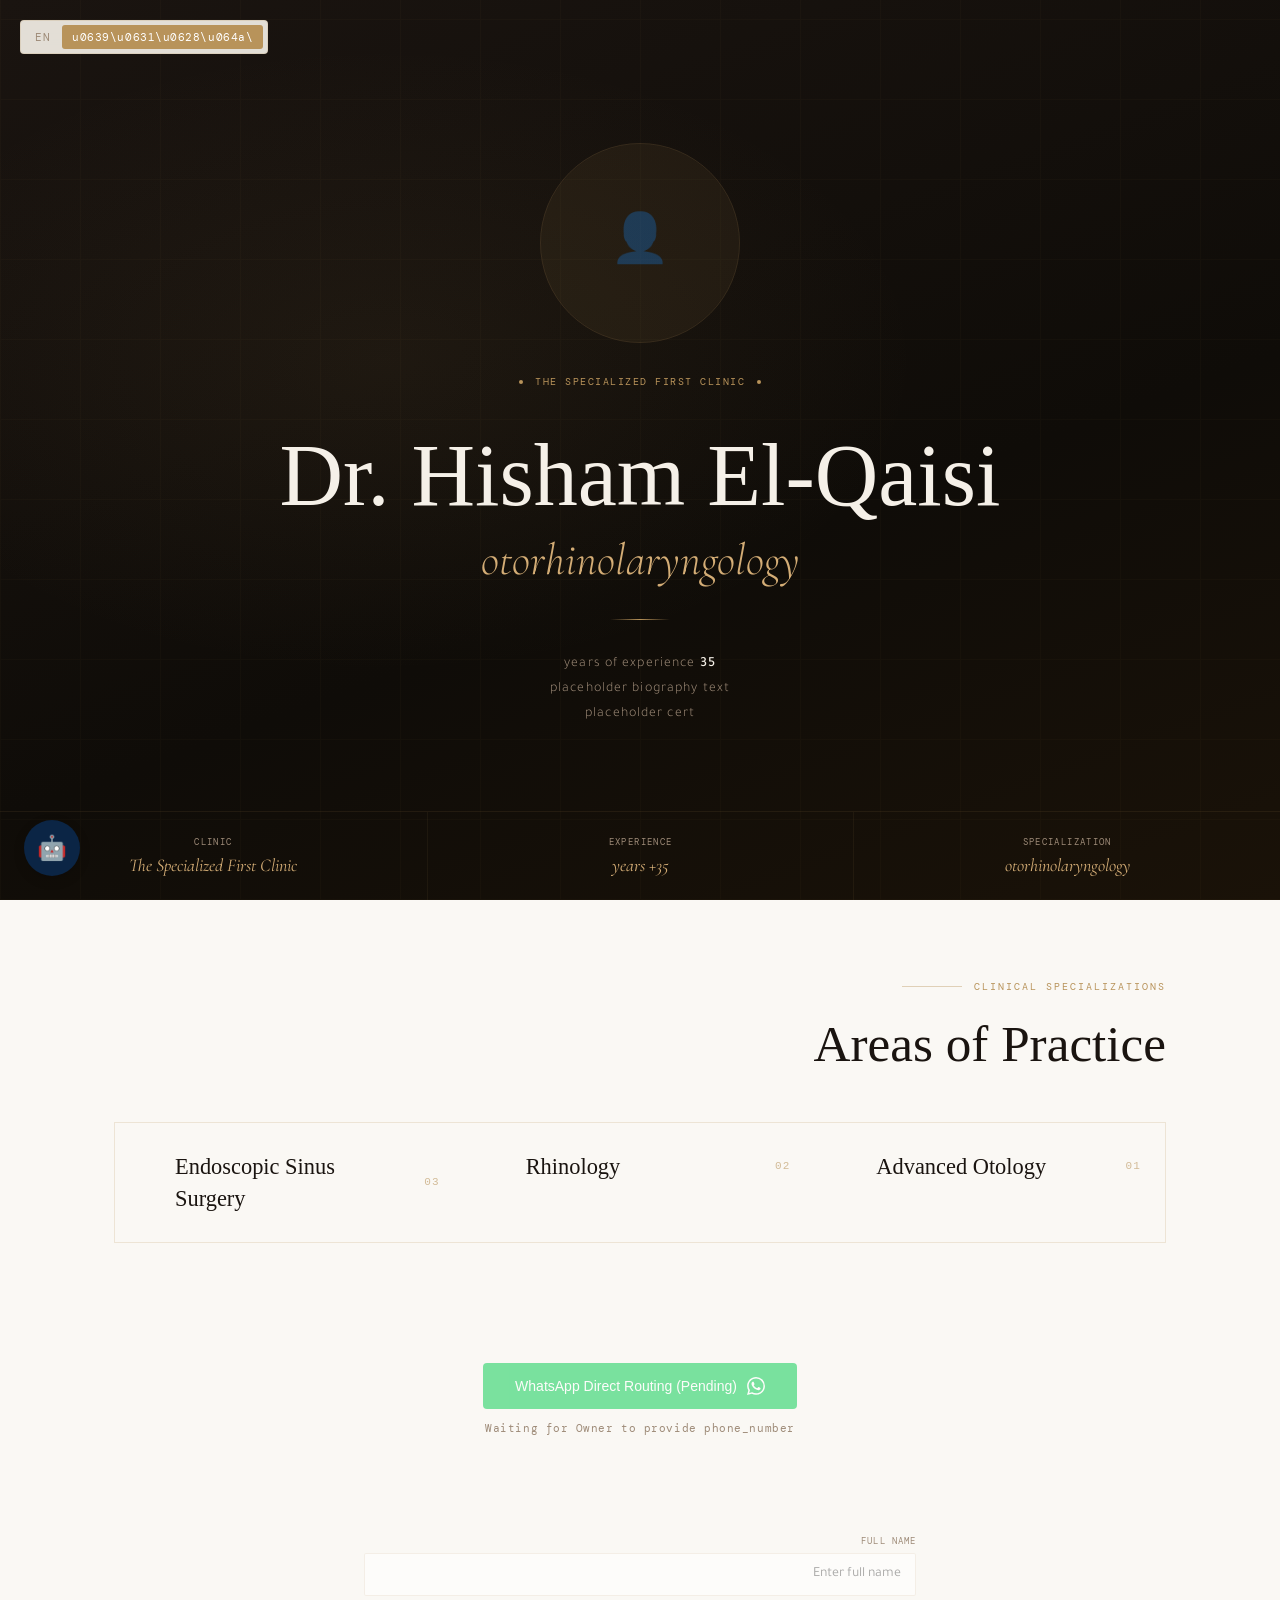
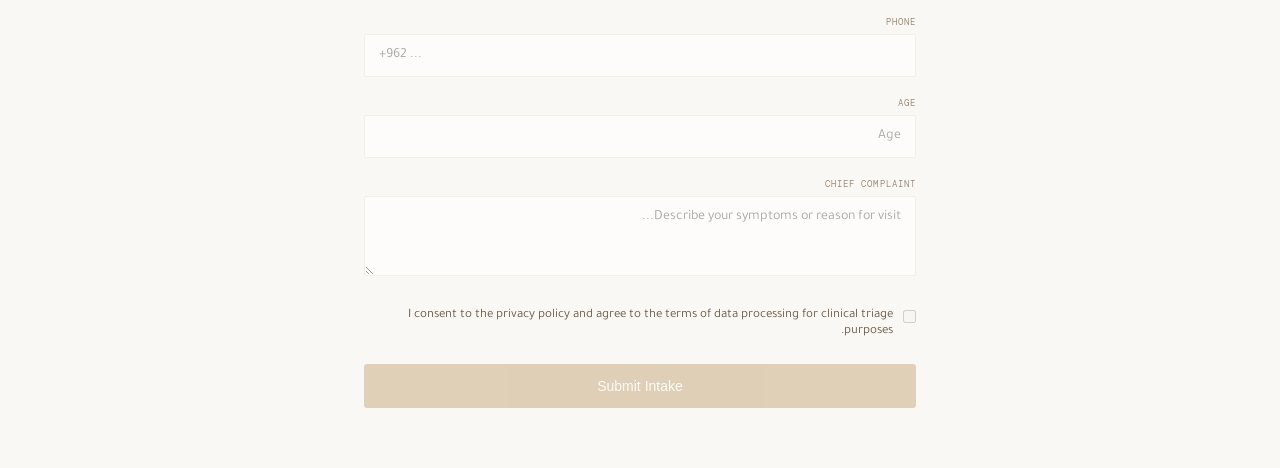
==== commit bb7f07cd: "SPRINT-001-ENGINEER-PATCH: P0 viewport fixes, P1 RTL resiliency, accordion grid refactor, component " ====
--- a/index.html
+++ b/index.html
@@ -2,7 +2,8 @@
 <html lang="ar" dir="rtl">
 <head>
 <meta charset="UTF-8">
-<meta name="viewport" content="width=device-width, initial-scale=1.0">
+<meta name="viewport" content="width=device-width, initial-scale=1.0, viewport-fit=cover">
+<meta name="theme-color" content="#1a1410">
 <meta name="description" content="\u062f. \u0647\u0634\u0627\u0645 \u0627\u0644\u0642\u064a\u0633\u064a \u2014 \u0627\u0633\u062a\u0634\u0627\u0631\u064a \u0623\u0648\u0644 \u0641\u064a \u0623\u0645\u0631\u0627\u0636 \u0627\u0644\u0623\u0630\u0646 \u0648\u0627\u0644\u0623\u0646\u0641 \u0648\u0627\u0644\u062d\u0646\u062c\u0631\u0629\u060c \u0645\u0633\u062a\u0634\u0641\u0649 \u0627\u0644\u0623\u0631\u062f\u0646\u060c \u0639\u0645\u0651\u0627\u0646.">
 <meta name="description" lang="en" content="Dr. Hisham El-Qaisi \u2014 Senior ENT Consultant, Jordan Hospital, Amman.">
 <title>\u062f. \u0647\u0634\u0627\u0645 \u0627\u0644\u0642\u064a\u0633\u064a | Dr. Hisham El-Qaisi \u2014 ENT Consultant</title>
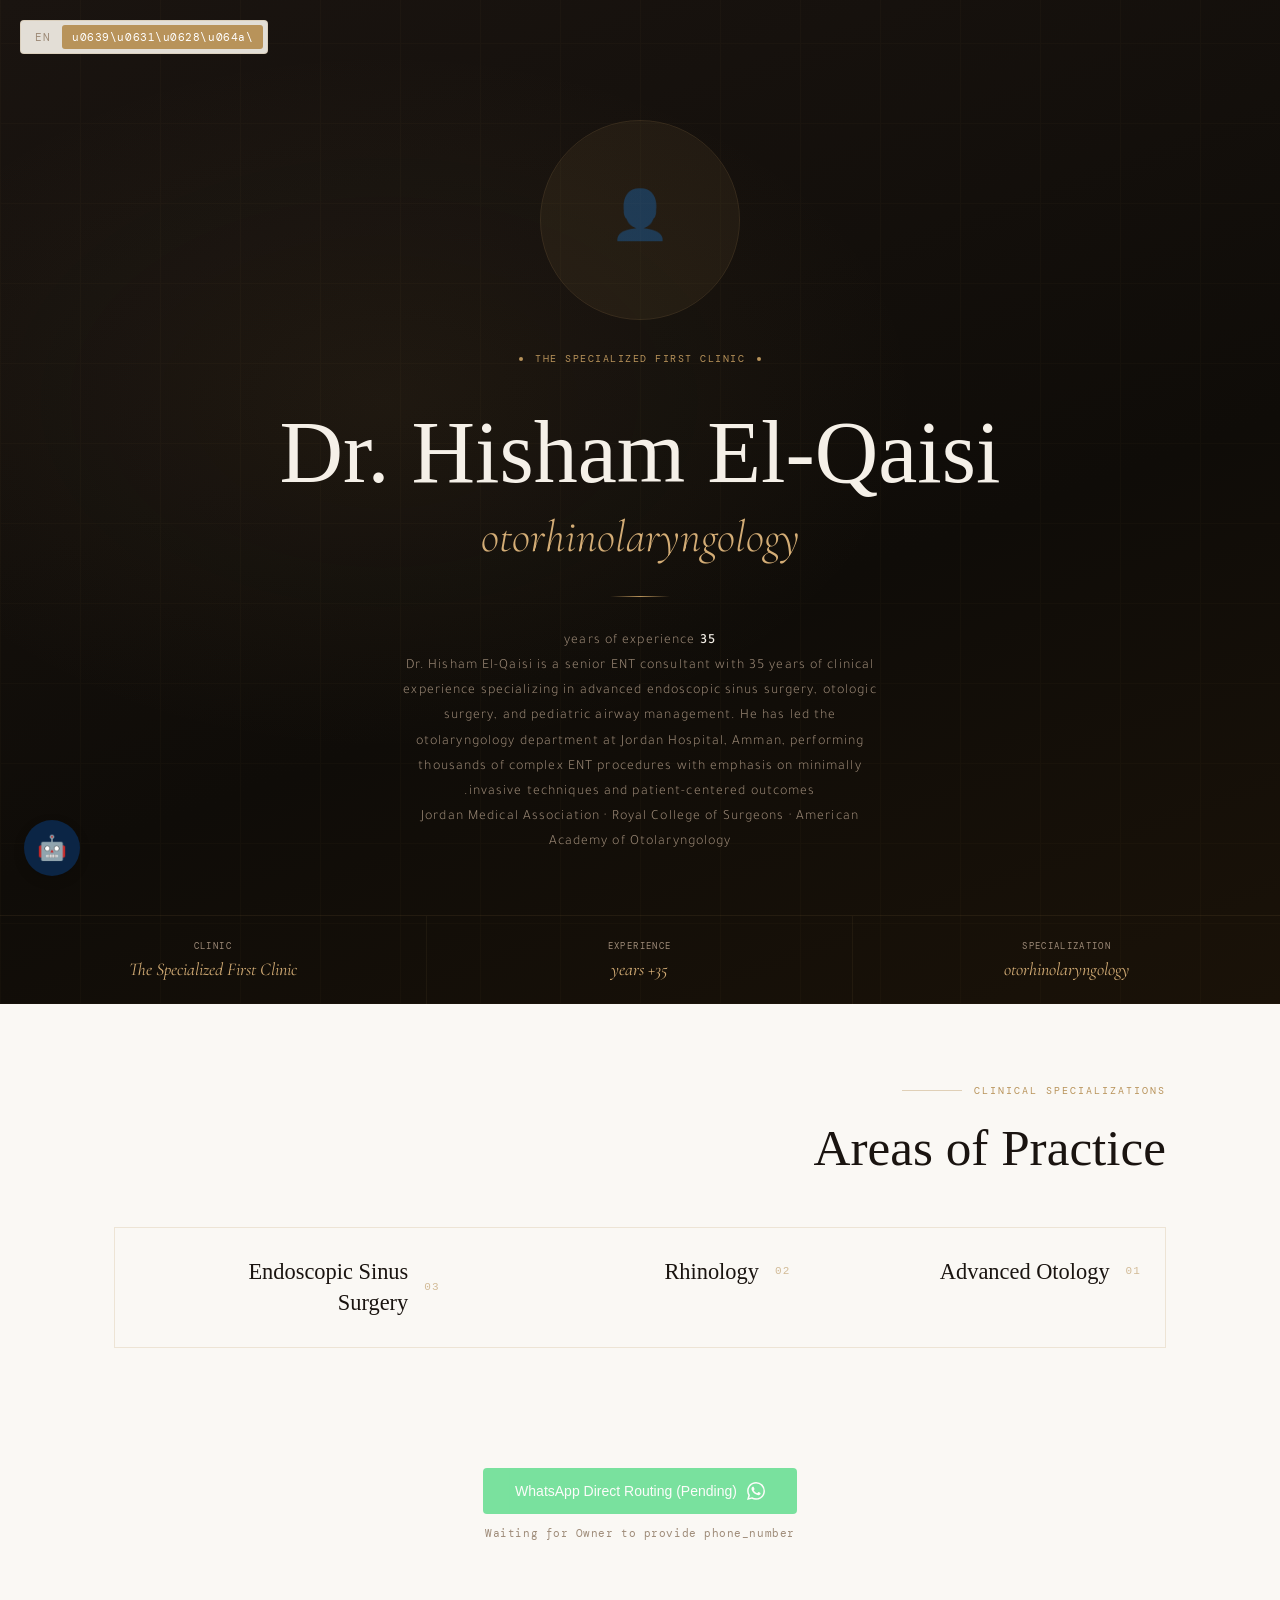
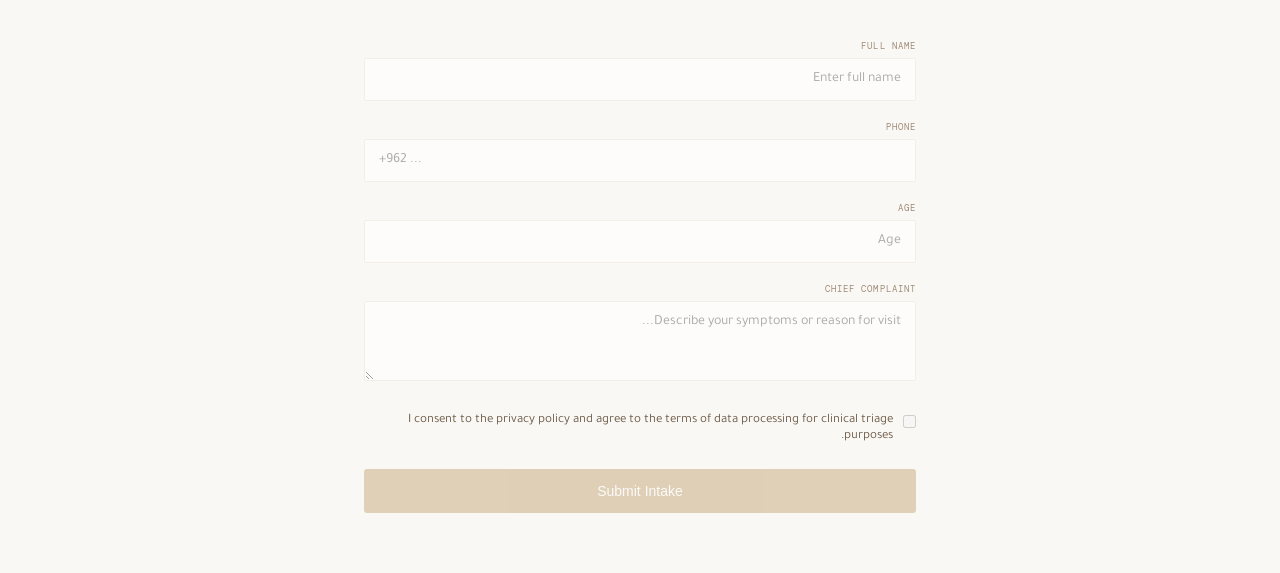
==== commit 67494463: "SPRINT-001-DEMO: Rich mock data, premium AI concierge chat, accordion polish" ====
--- a/index.html
+++ b/index.html
@@ -77,8 +77,12 @@
   "specialization": "otorhinolaryngology",
   "physician_name": "Dr. Hisham El-Qaisi",
   "years_experience": 35,
-  "certifications": ["placeholder cert"],
-  "biography": "placeholder biography text",
+  "certifications": [
+    "Jordan Medical Association",
+    "Royal College of Surgeons",
+    "American Academy of Otolaryngology"
+  ],
+  "biography": "Dr. Hisham El-Qaisi is a senior ENT consultant with 35 years of clinical experience specializing in advanced endoscopic sinus surgery, otologic surgery, and pediatric airway management. He has led the otolaryngology department at Jordan Hospital, Amman, performing thousands of complex ENT procedures with emphasis on minimally invasive techniques and patient-centered outcomes.",
   "portrait_url": null,
   "localization": {
     "default_lang": "en",
@@ -102,23 +106,36 @@
       "physician_name": "Dr. Hisham El-Qaisi",
       "specialization": "otorhinolaryngology",
       "years_experience": 35,
-      "biography": "placeholder biography text",
-      "certifications": ["placeholder cert"],
+      "biography": "Dr. Hisham El-Qaisi is a senior ENT consultant with 35 years of clinical experience specializing in advanced endoscopic sinus surgery, otologic surgery, and pediatric airway management. He has led the otolaryngology department at Jordan Hospital, Amman, performing thousands of complex ENT procedures with emphasis on minimally invasive techniques and patient-centered outcomes.",
+      "certifications": [
+        "Jordan Medical Association",
+        "Royal College of Surgeons",
+        "American Academy of Otolaryngology"
+      ],
       "portrait_url": null
     },
     "ent_clinical_accordion": {
       "specializations": [
-        { "title": "Advanced Otology", "description": "placeholder" },
-        { "title": "Rhinology", "description": "placeholder" },
-        { "title": "Endoscopic Sinus Surgery", "description": "placeholder" }
+        {
+          "title": "Advanced Otology",
+          "description": "Comprehensive care for hearing loss, chronic ear infections, and vestibular disorders. Surgical expertise in tympanoplasty, mastoidectomy, and cochlear implant candidacy assessment."
+        },
+        {
+          "title": "Rhinology",
+          "description": "Expert management of nasal obstruction, allergic rhinitis, and chronic sinusitis. Advanced endoscopic techniques for minimally invasive sinus surgery and skull base access."
+        },
+        {
+          "title": "Endoscopic Sinus Surgery",
+          "description": "State-of-the-art functional endoscopic sinus surgery (FESS) for chronic rhinosinusitis, nasal polyps, and fungal sinus disease. Image-guided navigation for complex revision cases."
+        }
       ]
     },
     "whatsapp_direct_routing": {
-      "phone_number": "+962XXXXXXXXX",
+      "phone_number": "+962795521527",
       "prefilled_message": "Hello Dr. Hisham, I would like to request an expert clinical evaluation."
     },
     "floating_ai_concierge_v1": {
-      "greeting_message": "Hello, how can I help you today?",
+      "greeting_message": "Hello! Welcome to The Specialized First Clinic. I'm your digital assistant. How may I help you today?",
       "system_prompt_path": "/prompts/clinic_concierge.txt"
     }
   }
